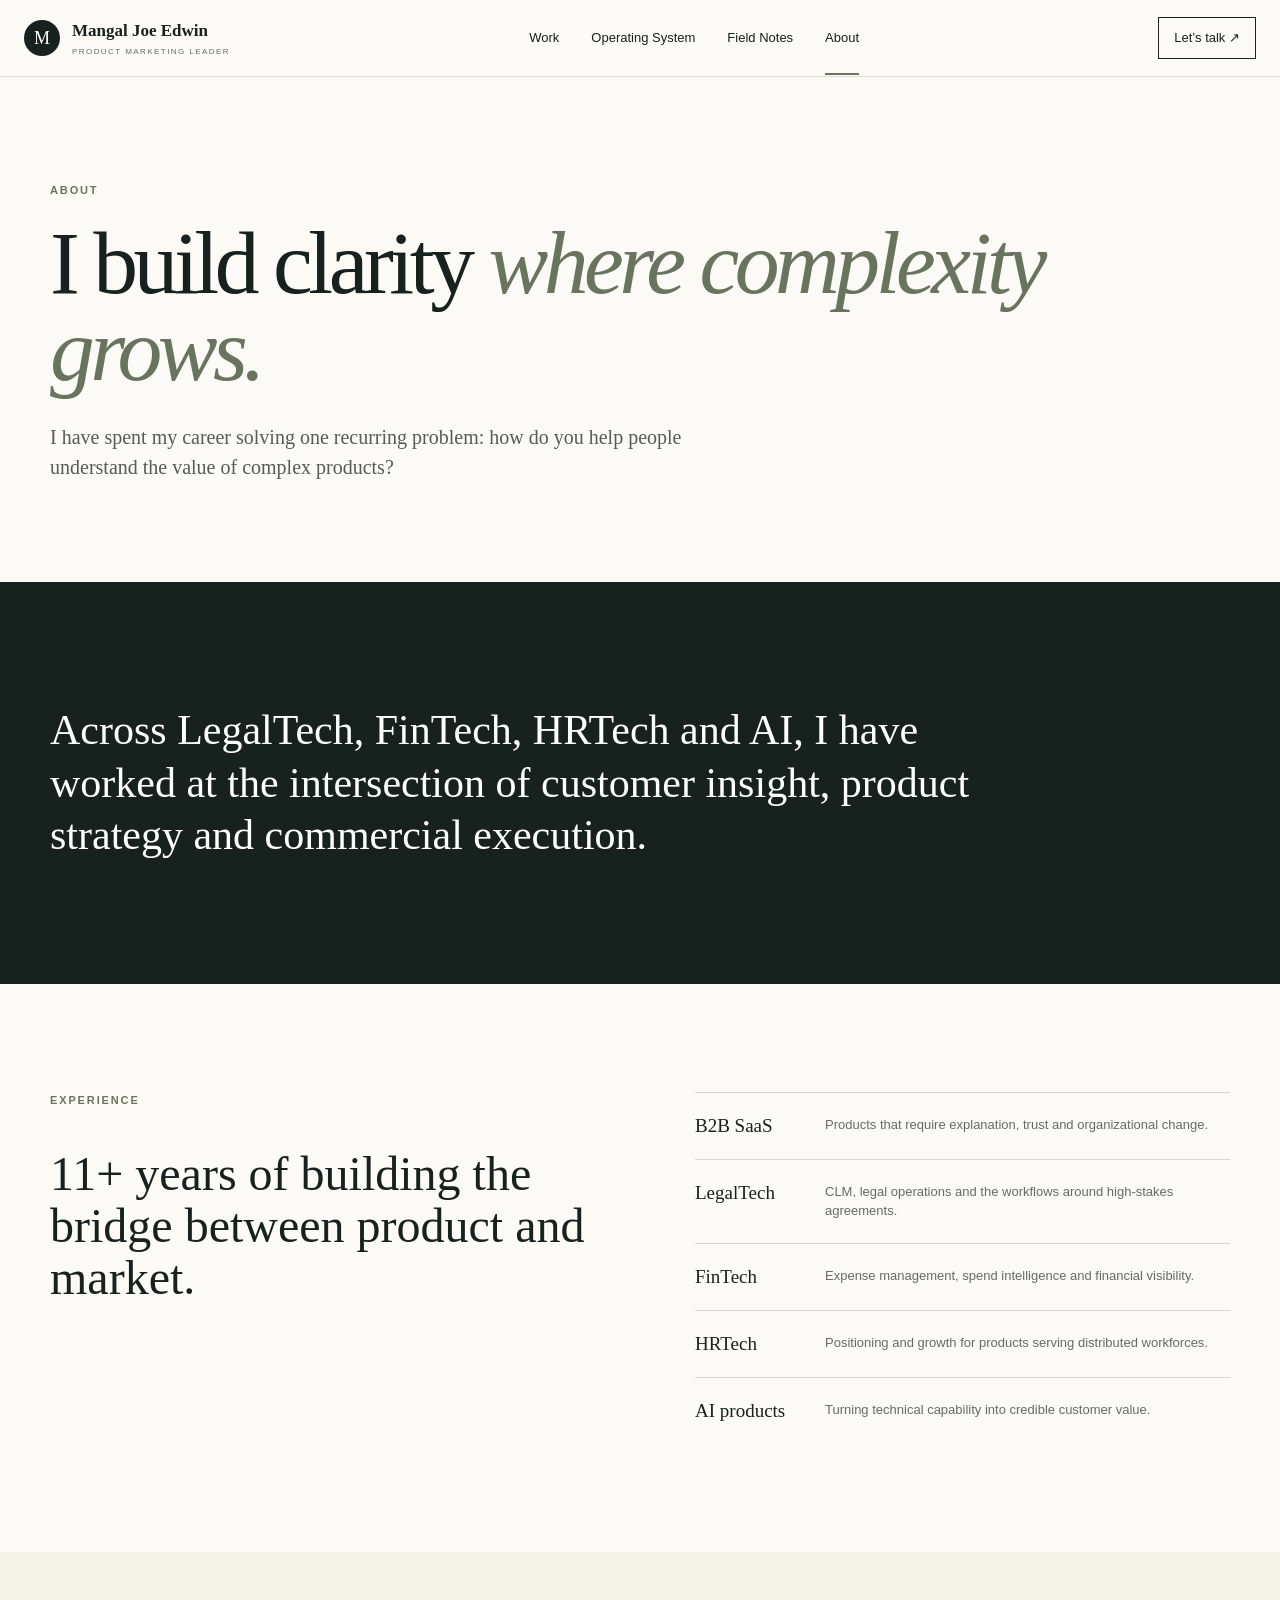
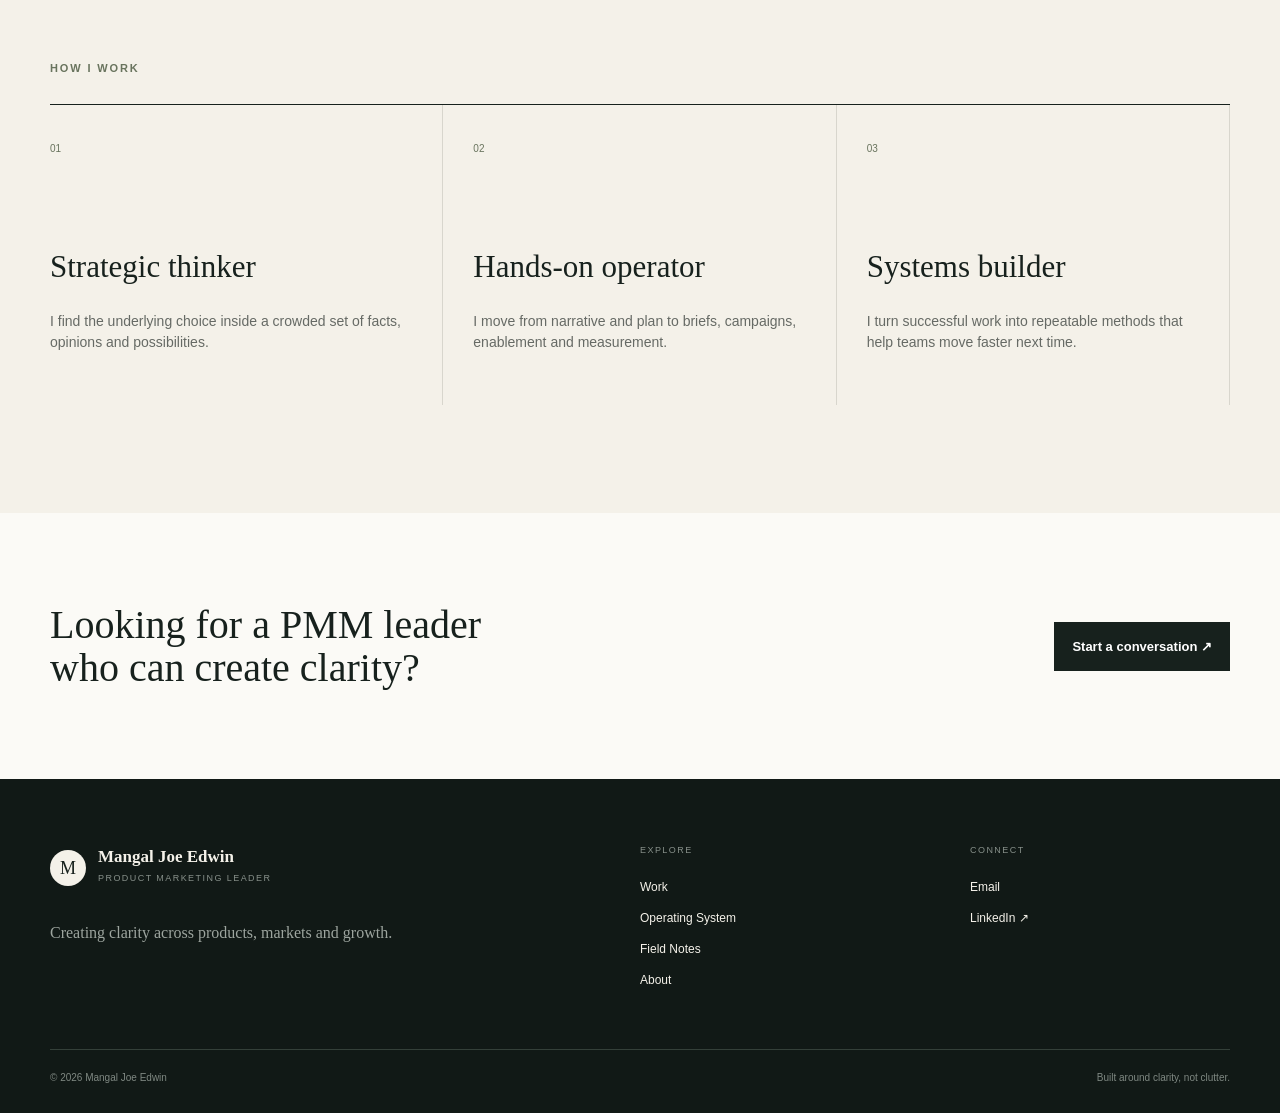
==== about.html @ b330e4c7 "Add files via upload" ====
<!doctype html><html lang="en"><head><meta charset="utf-8"><meta name="viewport" content="width=device-width,initial-scale=1"><title>About | Mangal Joe Edwin</title><link rel="stylesheet" href="assets/css/styles.css"><script defer src="assets/js/components.js"></script></head><body><div data-header></div><main class="inner-page"><section class="page-hero wrap fade-up"><div class="eyebrow">ABOUT</div><h1>I build clarity <em>where complexity grows.</em></h1><p>I have spent my career solving one recurring problem: how do you help people understand the value of complex products?</p></section><section class="about-statement"><div class="wrap"><p>Across LegalTech, FinTech, HRTech and AI, I have worked at the intersection of customer insight, product strategy and commercial execution.</p></div></section><section class="section"><div class="wrap experience-grid"><div><div class="section-kicker">EXPERIENCE</div><h2>11+ years of building the bridge between product and market.</h2></div><div class="experience-list"><div><b>B2B SaaS</b><p>Products that require explanation, trust and organizational change.</p></div><div><b>LegalTech</b><p>CLM, legal operations and the workflows around high-stakes agreements.</p></div><div><b>FinTech</b><p>Expense management, spend intelligence and financial visibility.</p></div><div><b>HRTech</b><p>Positioning and growth for products serving distributed workforces.</p></div><div><b>AI products</b><p>Turning technical capability into credible customer value.</p></div></div></div></section><section class="section about-work"><div class="wrap"><div class="section-kicker">HOW I WORK</div><div class="three-principles"><article><span>01</span><h2>Strategic thinker</h2><p>I find the underlying choice inside a crowded set of facts, opinions and possibilities.</p></article><article><span>02</span><h2>Hands-on operator</h2><p>I move from narrative and plan to briefs, campaigns, enablement and measurement.</p></article><article><span>03</span><h2>Systems builder</h2><p>I turn successful work into repeatable methods that help teams move faster next time.</p></article></div></div></section><div class="wrap closing"><p>Looking for a PMM leader<br>who can create clarity?</p><a class="button button-dark" href="contact.html">Start a conversation ↗</a></div></main><div data-footer></div></body></html>
---- assets/css/styles.css ----
:root{--ink:#17211d;--cream:#f4f1e9;--paper:#fbfaf6;--olive:#69745e;--blue:#6d8ea0;--line:#d8d6cd;--muted:#666a65}*{box-sizing:border-box}html{scroll-behavior:smooth}body{background:var(--paper);color:var(--ink);margin:0;font-family:Arial,Helvetica,sans-serif;line-height:1.5}a{color:inherit;text-decoration:none}.wrap{width:min(1180px,calc(100% - 48px));margin:auto}.site-header{z-index:50;backdrop-filter:blur(16px);background:#fbfaf6f0;border-bottom:1px solid #17211d1f;position:sticky;top:0}.header-inner{justify-content:space-between;align-items:center;width:min(1320px,calc(100% - 48px));height:76px;margin:auto;display:flex}.brand{align-items:center;gap:12px;display:flex}.brand>span{background:var(--ink);color:#fff;border-radius:50%;place-items:center;width:36px;height:36px;font-family:Georgia,serif;font-size:18px;display:grid}.brand div{display:flex;flex-direction:column}.brand b{font-family:Georgia,serif;font-size:17px}.brand small{letter-spacing:.18em;color:var(--muted);margin-top:2px;font-size:8px}.site-header nav{gap:32px;font-size:13px;display:flex}.site-header nav a{border-bottom:2px solid transparent;padding:27px 0 25px}.site-header nav a:hover,.site-header nav a[aria-current=page]{border-color:var(--olive)}.header-cta{border:1px solid var(--ink);padding:10px 15px;font-size:13px}.eyebrow,.section-kicker{letter-spacing:.17em;text-transform:uppercase;font-size:11px;font-weight:700}.eyebrow,.section-kicker{color:var(--olive)}.eyebrow{align-items:center;gap:10px;display:flex}.status-dot{background:#738a5d;border-radius:50%;width:7px;height:7px;box-shadow:0 0 0 4px #e3e6dc}.hero{padding:104px 0 72px}.hero h1{letter-spacing:-.055em;max-width:1050px;margin:38px 0 30px;font:400 clamp(58px,7.2vw,104px)/.95 Georgia,serif}.hero h1 em,.work-section h2 em,.page-hero h1 em,.contact-page h1 em{color:var(--olive);font-weight:400}.hero-copy{color:#4b514d;max-width:700px;font:25px/1.45 Georgia,serif}.hero-actions{align-items:center;gap:34px;margin-top:38px;display:flex}.button{align-items:center;gap:28px;padding:15px 18px;font-size:13px;font-weight:700;display:inline-flex}.button-dark{background:var(--ink);color:#fff}.button-outline{border:1px solid var(--ink)}.text-link{border-bottom:1px solid;align-items:center;gap:16px;padding-bottom:5px;font-size:13px;font-weight:700;display:inline-flex}.button,.header-cta,.work-card,.note-list a,.notes-cards article{transition:transform .25s ease,background .25s ease,color .25s ease}.button:hover,.header-cta:hover{transform:translateY(-2px)}.hero-proof{border-block:1px solid var(--line);grid-template-columns:repeat(4,1fr);margin-top:80px;padding:24px 0;display:grid}.hero-proof div{border-right:1px solid var(--line);flex-direction:column;gap:4px;padding:4px 24px;display:flex}.hero-proof div:first-child{padding-left:0}.hero-proof div:last-child{border:0}.hero-proof strong{font:400 27px Georgia,serif}.hero-proof span{color:var(--muted);font-size:11px}.section{padding:108px 0}.section-kicker{margin-bottom:28px}.belief{border-bottom:1px solid var(--line)}.belief-grid{grid-template-columns:1fr 1fr;gap:90px;display:grid}.belief h2,.section-head h2,.system-copy h2,.notes-grid h2{letter-spacing:-.035em;margin:0;font:400 clamp(42px,5vw,64px)/1.05 Georgia,serif}.belief-grid p,.section-head>p,.system-copy>p,.notes-grid>div>p{color:#535954;margin:5px 0;font:21px/1.55 Georgia,serif}.clarity-flow{border:1px solid var(--line);grid-template-columns:repeat(6,1fr);margin-top:72px;display:grid}.flow-step{border-right:1px solid var(--line);flex-direction:column;justify-content:space-between;min-height:130px;padding:20px;display:flex;position:relative}.flow-step:last-child{background:var(--ink);color:#fff;border:0}.flow-step span{color:#858a84;font-size:10px}.flow-step b{font:400 17px Georgia,serif}.flow-step i{border:1px solid var(--line);background:var(--paper);z-index:1;width:21px;height:21px;color:var(--ink);border-radius:50%;place-items:center;font-size:11px;font-style:normal;display:grid;position:absolute;top:53px;right:-11px}.section-head{justify-content:space-between;align-items:end;margin-bottom:48px;display:flex}.section-head>p{max-width:430px;font-size:17px}.capability-grid{border:1px solid var(--line);grid-template-columns:repeat(3,1fr);display:grid}.capability-card{border-right:1px solid var(--line);min-height:420px;padding:34px}.capability-card:last-child{border:0}.card-number{border:1px solid var(--line);width:36px;height:36px;color:var(--olive);border-radius:50%;place-items:center;font-size:10px;display:inline-grid}.capability-card h3{margin:75px 0 16px;font:400 27px/1.15 Georgia,serif}.capability-card p{color:var(--muted);min-height:50px;font-size:15px}.capability-card ul{border-top:1px solid var(--line);color:#555;grid-template-columns:1fr 1fr;gap:10px;margin:30px 0 0;padding:22px 0 0;font-size:11px;list-style:none;display:grid}.capability-card li:before{content:'↳ ';color:var(--olive)}.work-section{background:var(--ink);color:#f6f3ea}.work-grid{border-top:1px solid #465049;grid-template-columns:1fr 1fr;display:grid}.work-card{border-bottom:1px solid #465049;flex-direction:column;min-height:450px;padding:34px 34px 34px 0;display:flex}.work-card:hover{background:#1d2924}.work-card:nth-child(odd){border-right:1px solid #465049}.work-card:nth-child(even){padding-left:34px}.work-card-top{color:#a5b09e;letter-spacing:.13em;justify-content:space-between;font-size:10px;display:flex}.work-card-top b{color:#6c766f;font:400 20px Georgia,serif}.work-card h3{max-width:430px;margin:50px 0 18px;font:400 34px/1.1 Georgia,serif}.work-card>p{color:#b6bdb7;max-width:450px;font-size:14px}.outcome{flex-direction:column;gap:7px;margin-top:auto;display:flex}.outcome small{letter-spacing:.15em;color:#88928b;font-size:9px}.outcome strong{font:400 19px Georgia,serif}.card-cta{border-top:1px solid #465049;justify-content:space-between;margin-top:24px;padding-top:18px;font-size:12px;display:flex}.system-preview{grid-template-columns:.85fr 1.15fr;align-items:center;gap:100px;display:grid}.system-copy>p{margin:28px 0 35px;font-size:18px}.system-map{border:1px solid var(--line);grid-template-columns:repeat(3,1fr);display:grid}.system-node{border-right:1px solid var(--line);border-bottom:1px solid var(--line);flex-direction:column;justify-content:space-between;height:120px;padding:17px;font-family:Georgia,serif;display:flex}.system-node:nth-child(3n){border-right:0}.system-node:nth-child(n+7){border-bottom:0}.system-node span{color:var(--olive);font:10px Arial}.system-node:nth-child(5),.system-node:nth-child(9){background:#e9ede5}.notes-section{background:var(--cream)}.notes-grid{grid-template-columns:.8fr 1.2fr;gap:100px;display:grid}.notes-grid>div>p{margin:25px 0 35px;font-size:17px}.note-list{border-top:1px solid var(--line)}.note-list a{border-bottom:1px solid var(--line);grid-template-columns:45px 1fr 30px;align-items:center;padding:21px 0;display:grid}.note-list a:hover{padding-left:8px}.note-list span{color:var(--olive);font-size:10px}.note-list b{font:400 18px Georgia,serif}.note-list i{text-align:right;font-style:normal}.closing{justify-content:space-between;align-items:center;padding:90px 0;display:flex}.closing p{margin:0;font:40px/1.08 Georgia,serif}footer{color:#f4f1e9;background:#111916;padding:65px 0 28px}.footer-grid{grid-template-columns:2fr 1fr 1fr;gap:70px;display:grid}.footer-brand>span{color:var(--ink);background:#f4f1e9}.footer-grid>div{flex-direction:column;align-items:flex-start;gap:13px;display:flex}.footer-grid p{color:#9da59f;font-family:Georgia,serif}.footer-grid small{letter-spacing:.16em;color:#87908a;margin-bottom:7px;font-size:9px}.footer-grid a{font-size:12px}.copyright{color:#7f8882;border-top:1px solid #344039;justify-content:space-between;margin-top:60px;padding-top:20px;font-size:10px;display:flex}.inner-page{min-height:70vh}.page-hero{padding:105px 0 80px}.page-hero h1,.contact-page h1{letter-spacing:-.05em;margin:20px 0 28px;font:400 clamp(56px,7vw,94px)/.98 Georgia,serif}.page-hero>p{color:#555b57;max-width:710px;font:20px/1.5 Georgia,serif}.filter-bar,.note-filters{flex-wrap:wrap;gap:8px;display:flex}.filter-bar{padding-bottom:42px}.filter-bar button,.note-filters button{border:1px solid var(--line);color:var(--ink);cursor:pointer;background:transparent;padding:10px 14px;font-size:11px}.filter-bar button.active,.note-filters button.active{background:var(--ink);color:#fff;border-color:var(--ink)}.case-list{padding-bottom:110px}.case-study{border-top:1px solid var(--ink)}.case-study:last-child{border-bottom:1px solid var(--ink)}.case-study[hidden]{display:none}.case-study summary{cursor:pointer;grid-template-columns:1fr 250px 40px;align-items:center;gap:40px;padding:38px 0;list-style:none;display:grid}.case-study summary::-webkit-details-marker{display:none}.case-study summary span{letter-spacing:.13em;color:var(--olive);text-transform:uppercase;font-size:10px}.case-study summary h2{margin:11px 0;font:400 35px/1.08 Georgia,serif}.case-metric{flex-direction:column;display:flex}.case-metric strong{font:400 34px Georgia,serif}.case-metric small{color:var(--muted);font-size:10px}.expand{font-size:28px;font-weight:300}.case-study[open] .expand{transform:rotate(45deg)}.case-body{background:var(--cream);margin-bottom:35px;padding:55px}.case-story{grid-template-columns:1fr 1fr;gap:50px 80px;display:grid}.case-body small{letter-spacing:.14em;color:var(--olive);font-size:9px}.case-body h3{margin:11px 0;font:400 22px Georgia,serif}.case-body p{color:#555b57;font-size:14px}.execution{border-block:1px solid var(--line);margin-top:50px;padding:50px 0}.execution>div{grid-template-columns:1fr 1fr;gap:10px;margin-top:23px;display:grid}.execution span{background:var(--paper);padding:18px;font:16px Georgia,serif}.execution i{color:var(--olive);margin-right:20px;font:9px Arial}.impact-learning{grid-template-columns:1fr 1fr;gap:80px;padding-top:50px;display:grid}.impact-learning blockquote{color:var(--ink);margin:15px 0;font:24px/1.4 Georgia,serif}.about-statement,.os-principle{background:var(--ink);color:#fff}.about-statement{padding:80px 0}.about-statement p{max-width:1000px;font:42px/1.25 Georgia,serif}.experience-grid{grid-template-columns:1fr 1fr;gap:110px;display:grid}.experience-grid h2{font:400 48px/1.08 Georgia,serif}.experience-list>div{border-top:1px solid var(--line);grid-template-columns:130px 1fr;padding:22px 0;display:grid}.experience-list b{font:19px Georgia,serif}.experience-list p{color:var(--muted);margin:0;font-size:13px}.about-work{background:var(--cream)}.three-principles{border-top:1px solid var(--ink);grid-template-columns:repeat(3,1fr);display:grid}.three-principles article{border-right:1px solid var(--line);min-height:300px;padding:30px}.three-principles article:first-child{padding-left:0}.three-principles span{color:var(--olive);font-size:10px}.three-principles h2{margin-top:90px;font:31px Georgia,serif}.three-principles p{color:var(--muted);font-size:14px}.os-principle{padding:65px 0}.os-principle small{letter-spacing:.15em;color:#9fa99f}.os-principle p{max-width:950px;font:36px/1.35 Georgia,serif}.os-stages{padding:85px 0}.os-stages article{border-top:1px solid var(--line);grid-template-columns:80px 1fr 40px;align-items:center;padding:28px 20px;display:grid}.os-stages article:last-child{border-bottom:1px solid var(--line)}.os-stages article.accent{background:#edf0e9}.os-stages article>span{color:var(--olive);font-size:10px}.os-stages h2{margin:0 0 5px;font:28px Georgia,serif}.os-stages p{color:var(--muted);max-width:700px;margin:0;font-size:13px}.os-stages i{font-size:20px;font-style:normal}.os-questions>div:last-child{grid-template-columns:1fr 1fr;display:grid}.os-questions p{border-top:1px solid var(--line);margin:0;padding:22px;font:19px Georgia,serif}.os-questions p span{color:var(--olive);margin-right:20px;font:9px Arial}.notes-tools{border-top:1px solid var(--line);justify-content:space-between;gap:20px;padding:30px 0;display:flex}.search{border-bottom:1px solid var(--ink);align-items:center;width:280px;display:flex}.search input{background:transparent;border:0;outline:0;width:100%;padding:12px;font-size:12px}.notes-cards{border-top:1px solid var(--line);grid-template-columns:repeat(3,1fr);padding-bottom:100px;display:grid}.notes-cards article{border-right:1px solid var(--line);border-bottom:1px solid var(--line);flex-direction:column;min-height:340px;padding:30px;display:flex}.notes-cards article:nth-child(3n+1){padding-left:0}.notes-cards article:nth-child(3n){border-right:0}.notes-cards article>div{text-transform:uppercase;justify-content:space-between;display:flex}.notes-cards article>div span,.notes-cards article>div small{letter-spacing:.12em;color:var(--olive);font-size:9px}.notes-cards h2{margin:60px 0 15px;font:25px/1.15 Georgia,serif}.notes-cards p{color:var(--muted);font-size:13px}.notes-cards button{border:0;border-top:1px solid var(--line);text-align:left;cursor:pointer;background:transparent;justify-content:space-between;margin-top:auto;padding:15px 0 0;font-weight:700;display:flex}.notes-cards article[hidden]{display:none}.knowledge-next{background:var(--cream);padding:80px 0}.knowledge-next>.wrap{grid-template-columns:1fr 1fr;gap:90px;display:grid}.knowledge-next h2{font:40px Georgia,serif}.knowledge-next p{color:var(--muted);font:18px/1.6 Georgia,serif}.contact-page{background:var(--cream);align-items:center;min-height:calc(100vh - 76px);display:flex}.contact-grid{grid-template-columns:1.2fr .8fr;gap:100px;padding:90px 0;display:grid}.contact-page h1{font-size:65px}.contact-page>section>div>p{color:var(--muted);font:19px/1.5 Georgia,serif}.contact-card{background:var(--ink);color:#fff;padding:38px}.contact-card>small,.contact-links small{letter-spacing:.15em;color:#9da89f;font-size:9px}.email{margin:45px 0 55px;font:30px/1.2 Georgia,serif;display:block;position:relative}.email span{position:absolute;right:0}.contact-links{border-block:1px solid #455048;grid-template-columns:1fr 1fr;display:grid}.contact-links a{flex-direction:column;gap:8px;padding:22px 10px 22px 0;display:flex}.contact-links a+a{border-left:1px solid #455048;padding-left:20px}.contact-links b{font-size:11px}.availability{color:#aab2ac;align-items:center;gap:13px;margin-top:27px;font-size:11px;display:flex}.availability i{background:#92a77c;border-radius:50%;width:7px;height:7px}.fade-up{animation:fadeUp .75s ease both}@keyframes fadeUp{from{opacity:0;transform:translateY(18px)}to{opacity:1;transform:none}}
@media(max-width:800px){.wrap{width:min(calc(100% - 32px),1180px)}.header-inner{width:calc(100% - 32px);height:68px}.site-header nav{display:none}.header-cta{padding:8px 10px}.hero{padding:70px 0 46px}.hero h1{font-size:53px}.hero-copy{font-size:20px}.hero-proof{grid-template-columns:1fr 1fr;margin-top:55px}.hero-proof div{border-bottom:1px solid var(--line);padding:16px}.hero-proof div:nth-child(2){border-right:0}.section{padding:70px 0}.belief-grid,.system-preview,.notes-grid{grid-template-columns:1fr;gap:45px}.clarity-flow{grid-template-columns:1fr 1fr}.flow-step{min-height:100px}.flow-step:nth-child(2n){border-right:0}.flow-step i{display:none}.section-head{display:block}.section-head>p{margin-top:22px}.capability-grid{grid-template-columns:1fr}.capability-card{border-right:0;border-bottom:1px solid var(--line);min-height:auto}.capability-card h3{margin-top:40px}.work-grid{grid-template-columns:1fr}.work-card,.work-card:nth-child(even){min-height:390px;padding:30px 0}.work-card:nth-child(odd){border-right:0}.system-map{order:-1}.closing{flex-direction:column;align-items:flex-start;gap:35px}.footer-grid{grid-template-columns:1fr 1fr}.footer-grid>div:first-child{grid-column:1/-1}.copyright{gap:20px}.brand b{font-size:15px}.page-hero{padding:70px 0 55px}.page-hero h1,.contact-page h1{font-size:50px}.case-study summary{grid-template-columns:1fr 90px 20px;gap:12px}.case-study summary h2,.case-metric strong{font-size:25px}.case-body{margin-inline:-16px;padding:28px}.case-story,.execution>div,.impact-learning,.experience-grid,.knowledge-next>.wrap,.contact-grid{grid-template-columns:1fr;gap:35px}.experience-grid h2{font-size:38px}.three-principles{grid-template-columns:1fr}.three-principles article{border-right:0;border-bottom:1px solid var(--line);min-height:auto;padding:28px 0}.three-principles h2{margin-top:40px}.os-stages article{grid-template-columns:40px 1fr 20px}.os-questions>div:last-child{grid-template-columns:1fr}.notes-tools{flex-direction:column}.note-filters{overflow:auto}.notes-cards{grid-template-columns:1fr}.notes-cards article,.notes-cards article:nth-child(3n+1){border-right:0;min-height:300px;padding:28px 0}.contact-page{display:block}.contact-grid{padding:70px 0}.contact-card{padding:28px}.email{font-size:25px}.about-statement p{font-size:30px}}
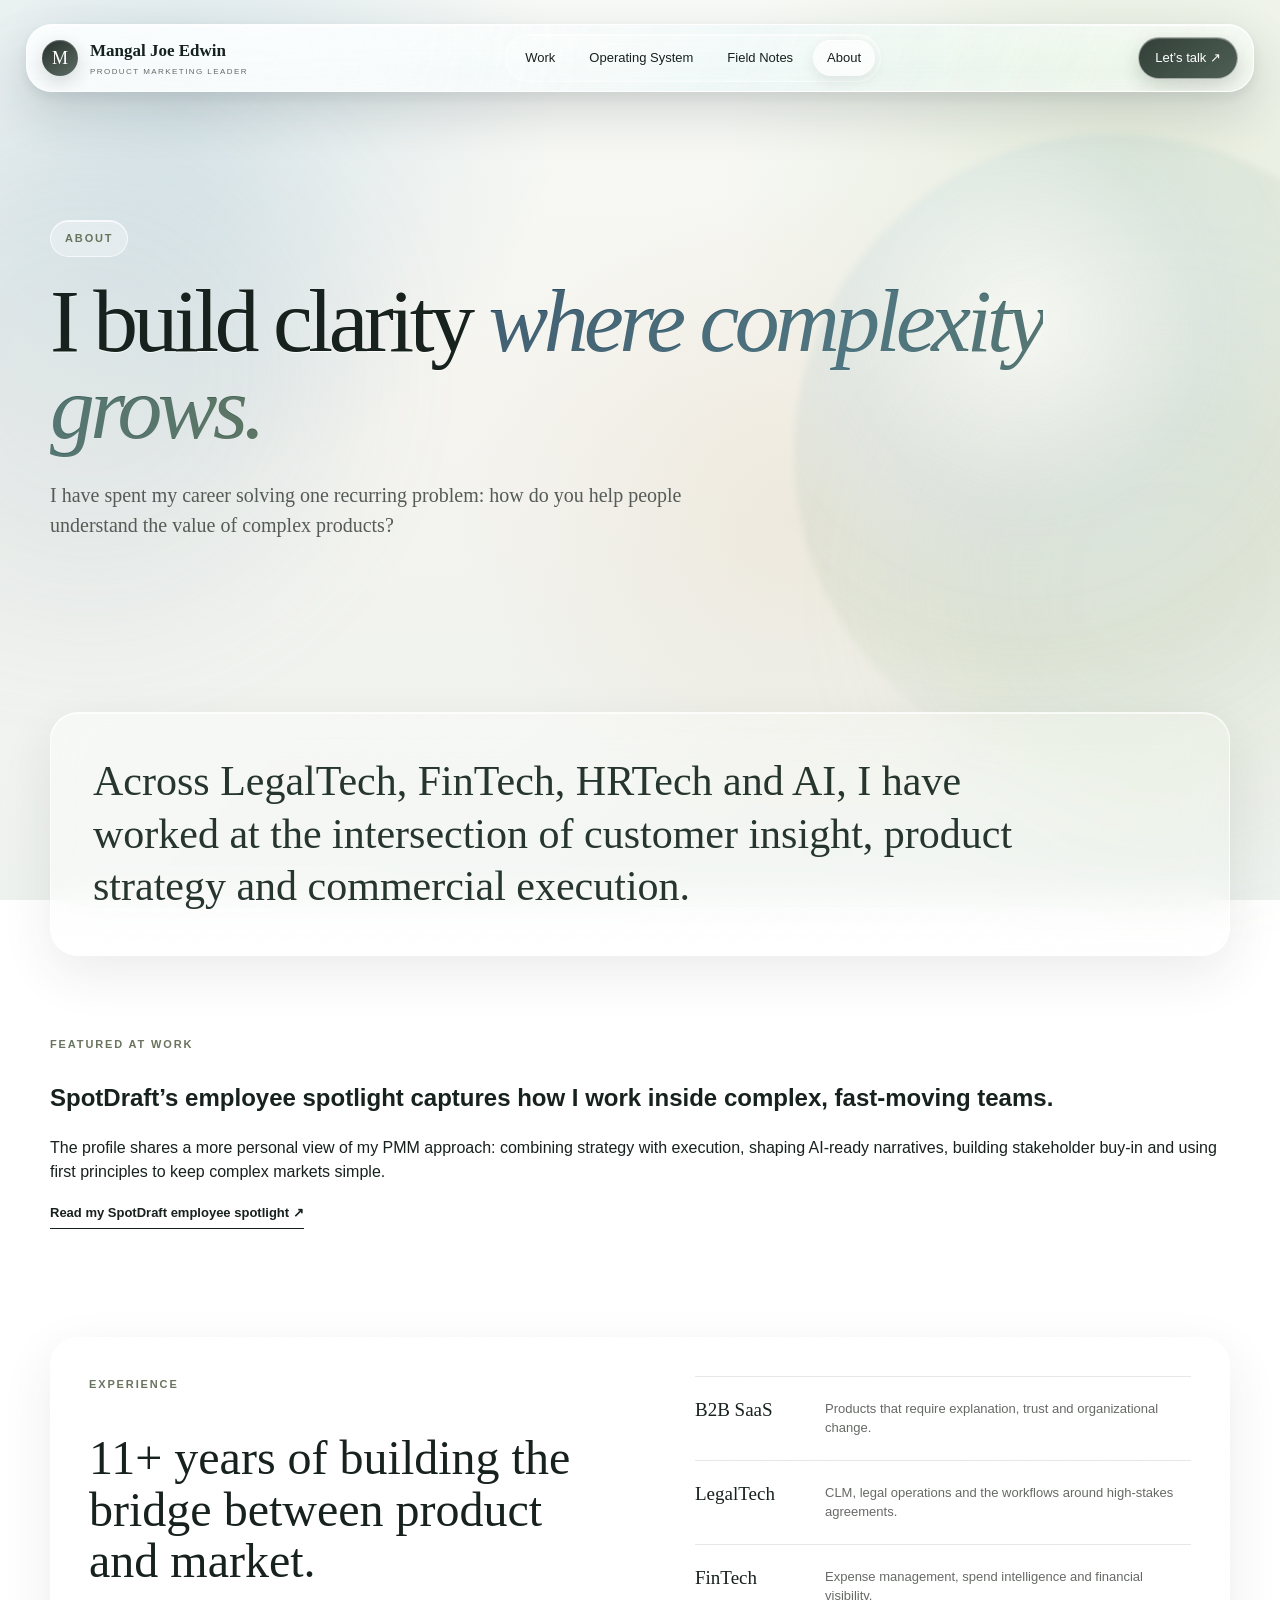
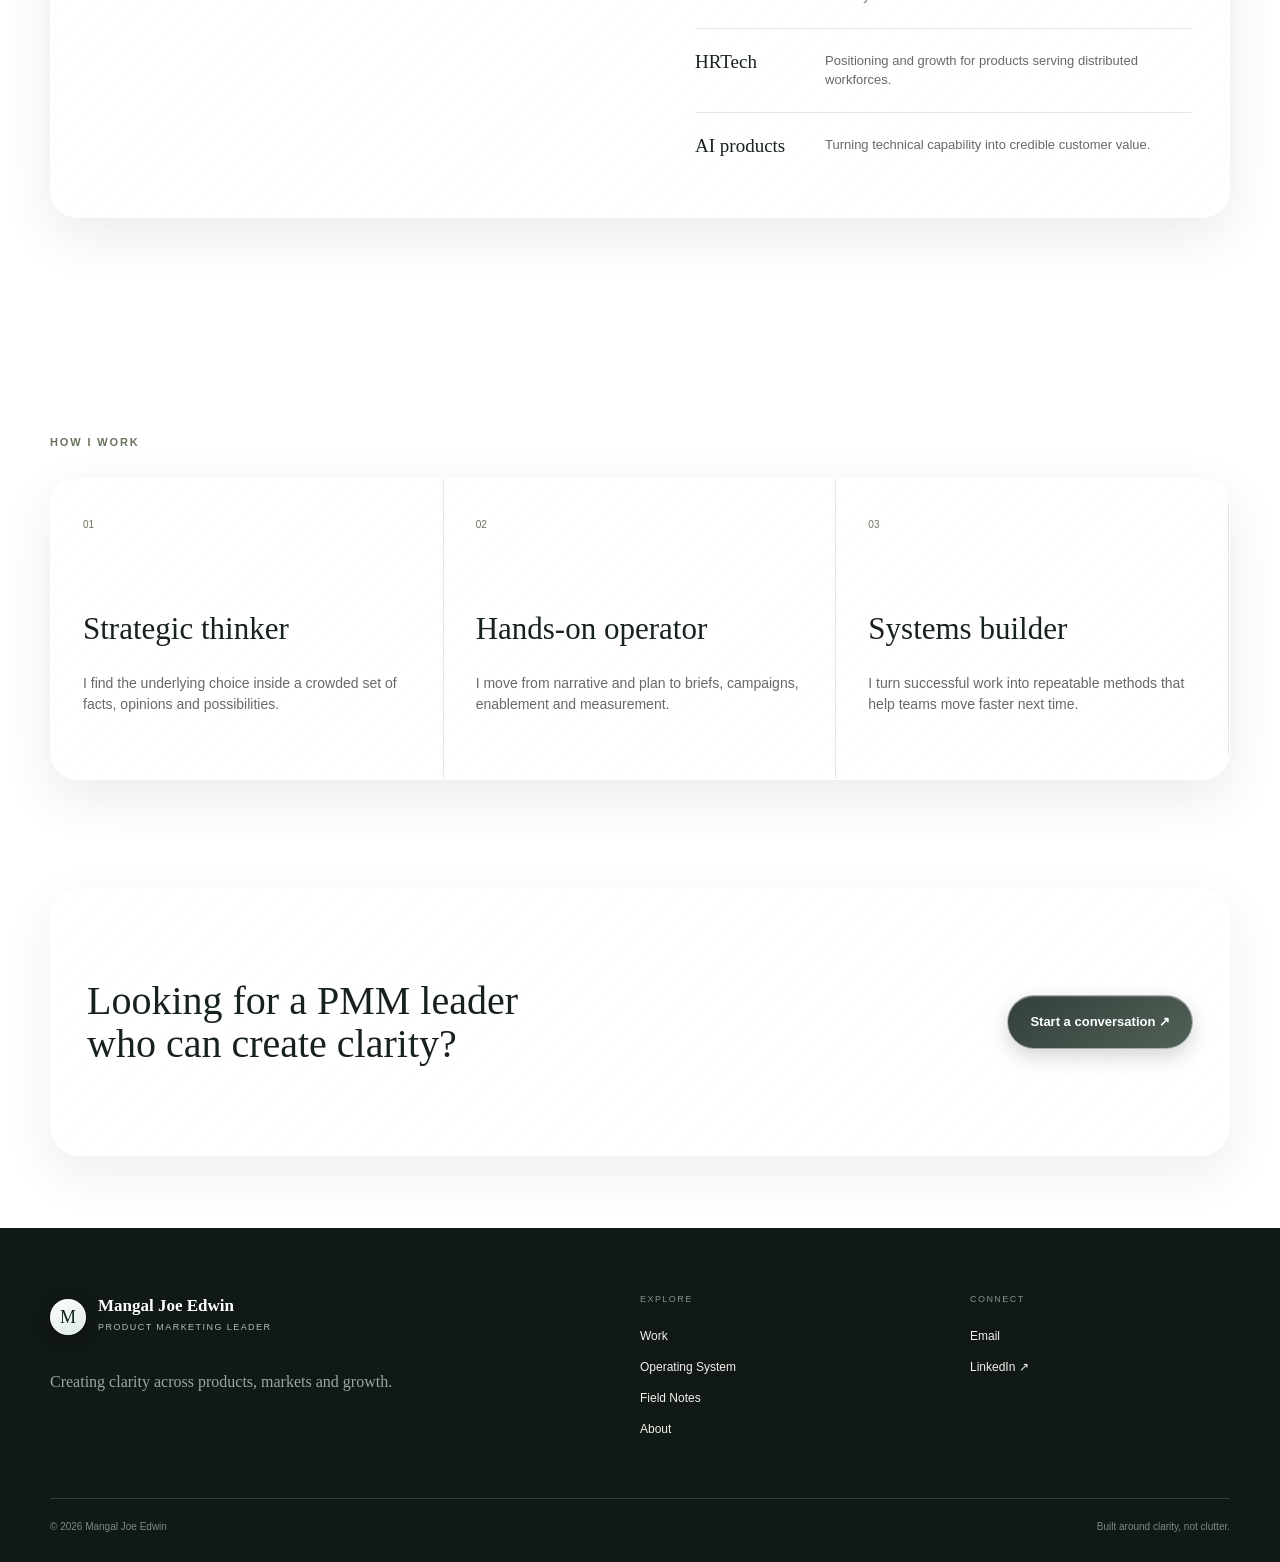
==== commit c163c06b: "Add SpotDraft employee spotlight to About page" ====
--- a/about.html
+++ b/about.html
@@ -1 +1 @@
-<!doctype html><html lang="en"><head><meta charset="utf-8"><meta name="viewport" content="width=device-width,initial-scale=1"><title>About | Mangal Joe Edwin</title><link rel="stylesheet" href="assets/css/styles.css"><script defer src="assets/js/components.js"></script></head><body><div data-header></div><main class="inner-page"><section class="page-hero wrap fade-up"><div class="eyebrow">ABOUT</div><h1>I build clarity <em>where complexity grows.</em></h1><p>I have spent my career solving one recurring problem: how do you help people understand the value of complex products?</p></section><section class="about-statement"><div class="wrap"><p>Across LegalTech, FinTech, HRTech and AI, I have worked at the intersection of customer insight, product strategy and commercial execution.</p></div></section><section class="section"><div class="wrap experience-grid"><div><div class="section-kicker">EXPERIENCE</div><h2>11+ years of building the bridge between product and market.</h2></div><div class="experience-list"><div><b>B2B SaaS</b><p>Products that require explanation, trust and organizational change.</p></div><div><b>LegalTech</b><p>CLM, legal operations and the workflows around high-stakes agreements.</p></div><div><b>FinTech</b><p>Expense management, spend intelligence and financial visibility.</p></div><div><b>HRTech</b><p>Positioning and growth for products serving distributed workforces.</p></div><div><b>AI products</b><p>Turning technical capability into credible customer value.</p></div></div></div></section><section class="section about-work"><div class="wrap"><div class="section-kicker">HOW I WORK</div><div class="three-principles"><article><span>01</span><h2>Strategic thinker</h2><p>I find the underlying choice inside a crowded set of facts, opinions and possibilities.</p></article><article><span>02</span><h2>Hands-on operator</h2><p>I move from narrative and plan to briefs, campaigns, enablement and measurement.</p></article><article><span>03</span><h2>Systems builder</h2><p>I turn successful work into repeatable methods that help teams move faster next time.</p></article></div></div></section><div class="wrap closing"><p>Looking for a PMM leader<br>who can create clarity?</p><a class="button button-dark" href="contact.html">Start a conversation ↗</a></div></main><div data-footer></div></body></html>
+<!doctype html><html lang="en"><head><meta charset="utf-8"><meta name="viewport" content="width=device-width,initial-scale=1"><title>About | Mangal Joe Edwin</title><link rel="icon" href="favicon.ico" sizes="any"><link rel="icon" type="image/png" sizes="32x32" href="favicon-32x32.png"><link rel="icon" type="image/png" sizes="16x16" href="favicon-16x16.png"><link rel="stylesheet" href="assets/css/styles.css"><script defer src="assets/js/components.js?v=20260903-6"></script></head><body><div data-header></div><main class="inner-page"><section class="page-hero wrap fade-up"><div class="eyebrow">ABOUT</div><h1>I build clarity <em>where complexity grows.</em></h1><p>I have spent my career solving one recurring problem: how do you help people understand the value of complex products?</p></section><section class="about-statement"><div class="wrap"><p>Across LegalTech, FinTech, HRTech and AI, I have worked at the intersection of customer insight, product strategy and commercial execution.</p></div></section><section class="spotlight-feature"><div class="wrap spotlight-card"><div><div class="section-kicker">FEATURED AT WORK</div><h2>SpotDraft’s employee spotlight captures how I work inside complex, fast-moving teams.</h2></div><p>The profile shares a more personal view of my PMM approach: combining strategy with execution, shaping AI-ready narratives, building stakeholder buy-in and using first principles to keep complex markets simple.</p><a class="text-link" href="https://www.spotdraft.com/blog/employee-spotlight-mangal-joe-edwin" target="_blank" rel="noopener">Read my SpotDraft employee spotlight ↗</a></div></section><section class="section"><div class="wrap experience-grid"><div><div class="section-kicker">EXPERIENCE</div><h2>11+ years of building the bridge between product and market.</h2></div><div class="experience-list"><div><b>B2B SaaS</b><p>Products that require explanation, trust and organizational change.</p></div><div><b>LegalTech</b><p>CLM, legal operations and the workflows around high-stakes agreements.</p></div><div><b>FinTech</b><p>Expense management, spend intelligence and financial visibility.</p></div><div><b>HRTech</b><p>Positioning and growth for products serving distributed workforces.</p></div><div><b>AI products</b><p>Turning technical capability into credible customer value.</p></div></div></div></section><section class="section about-work"><div class="wrap"><div class="section-kicker">HOW I WORK</div><div class="three-principles"><article><span>01</span><h2>Strategic thinker</h2><p>I find the underlying choice inside a crowded set of facts, opinions and possibilities.</p></article><article><span>02</span><h2>Hands-on operator</h2><p>I move from narrative and plan to briefs, campaigns, enablement and measurement.</p></article><article><span>03</span><h2>Systems builder</h2><p>I turn successful work into repeatable methods that help teams move faster next time.</p></article></div></div></section><div class="wrap closing"><p>Looking for a PMM leader<br>who can create clarity?</p><a class="button button-dark" href="contact.html">Start a conversation ↗</a></div></main><div data-footer></div></body></html>
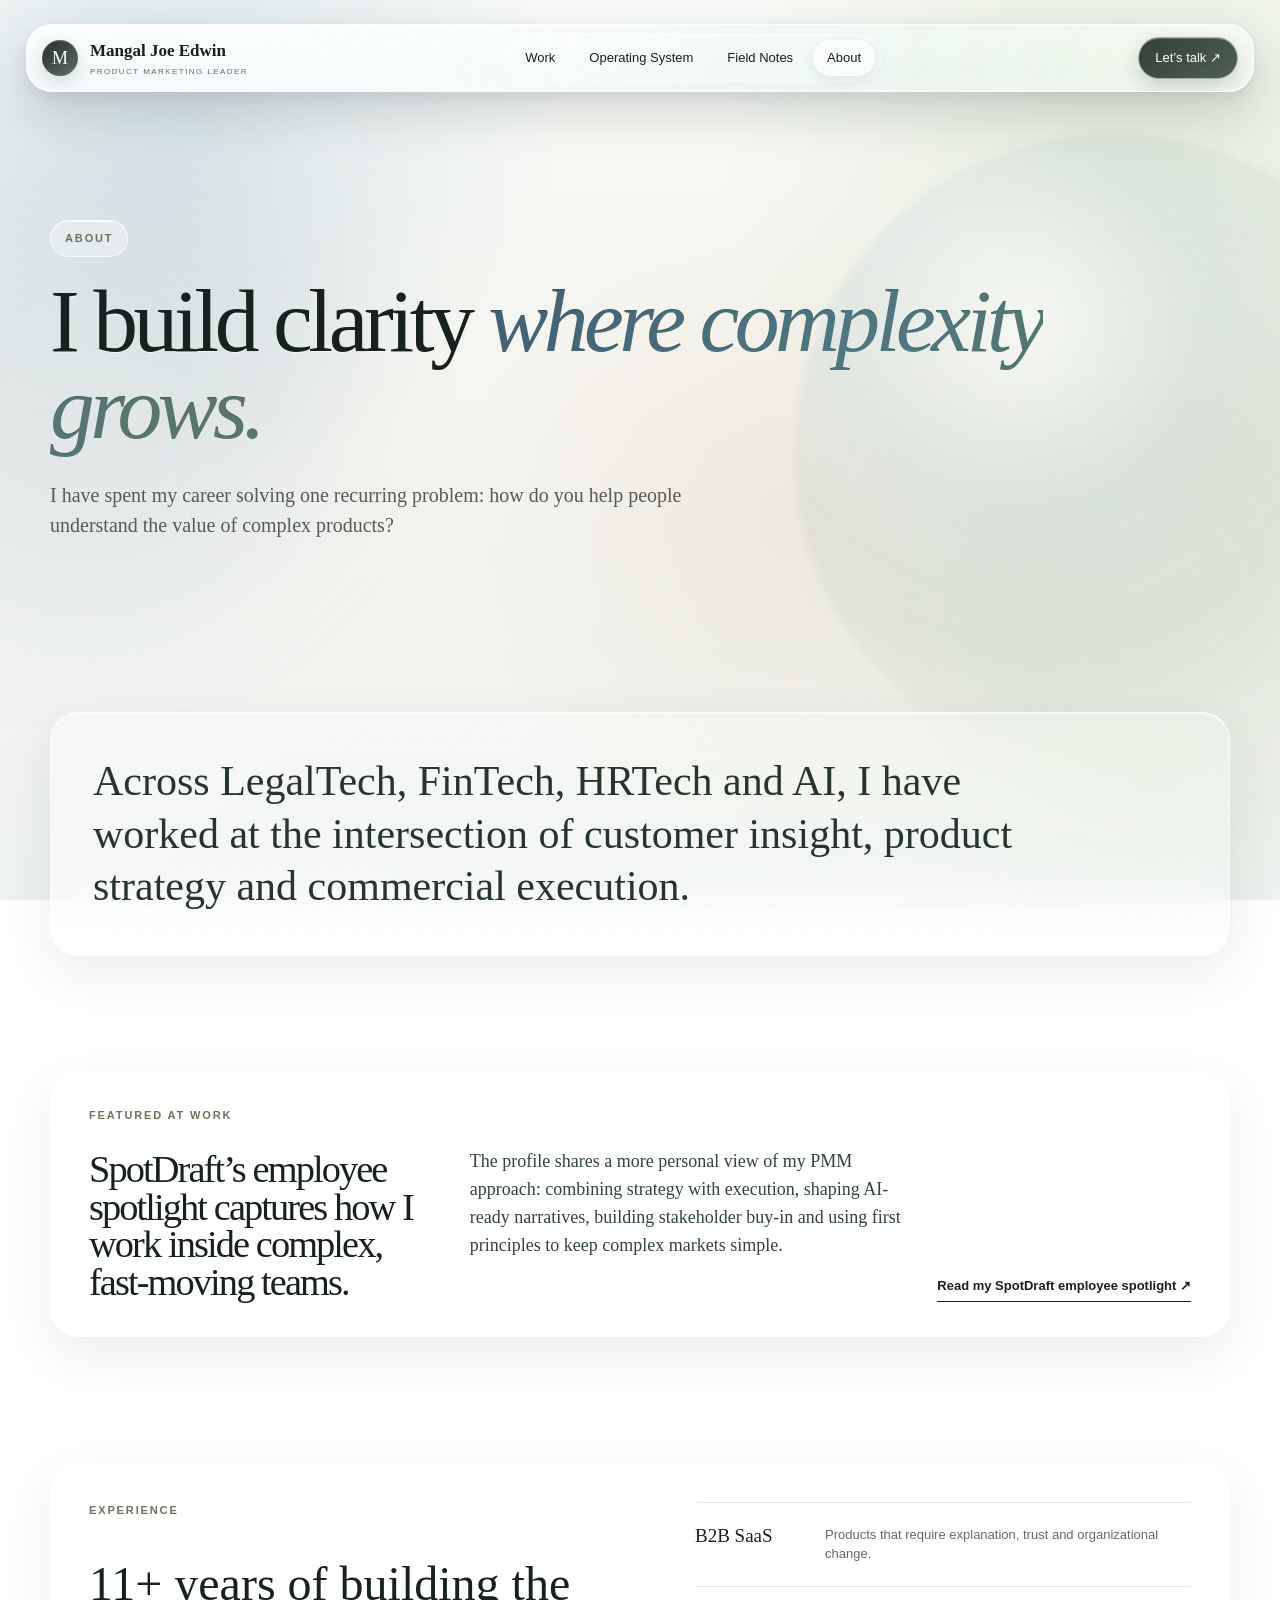
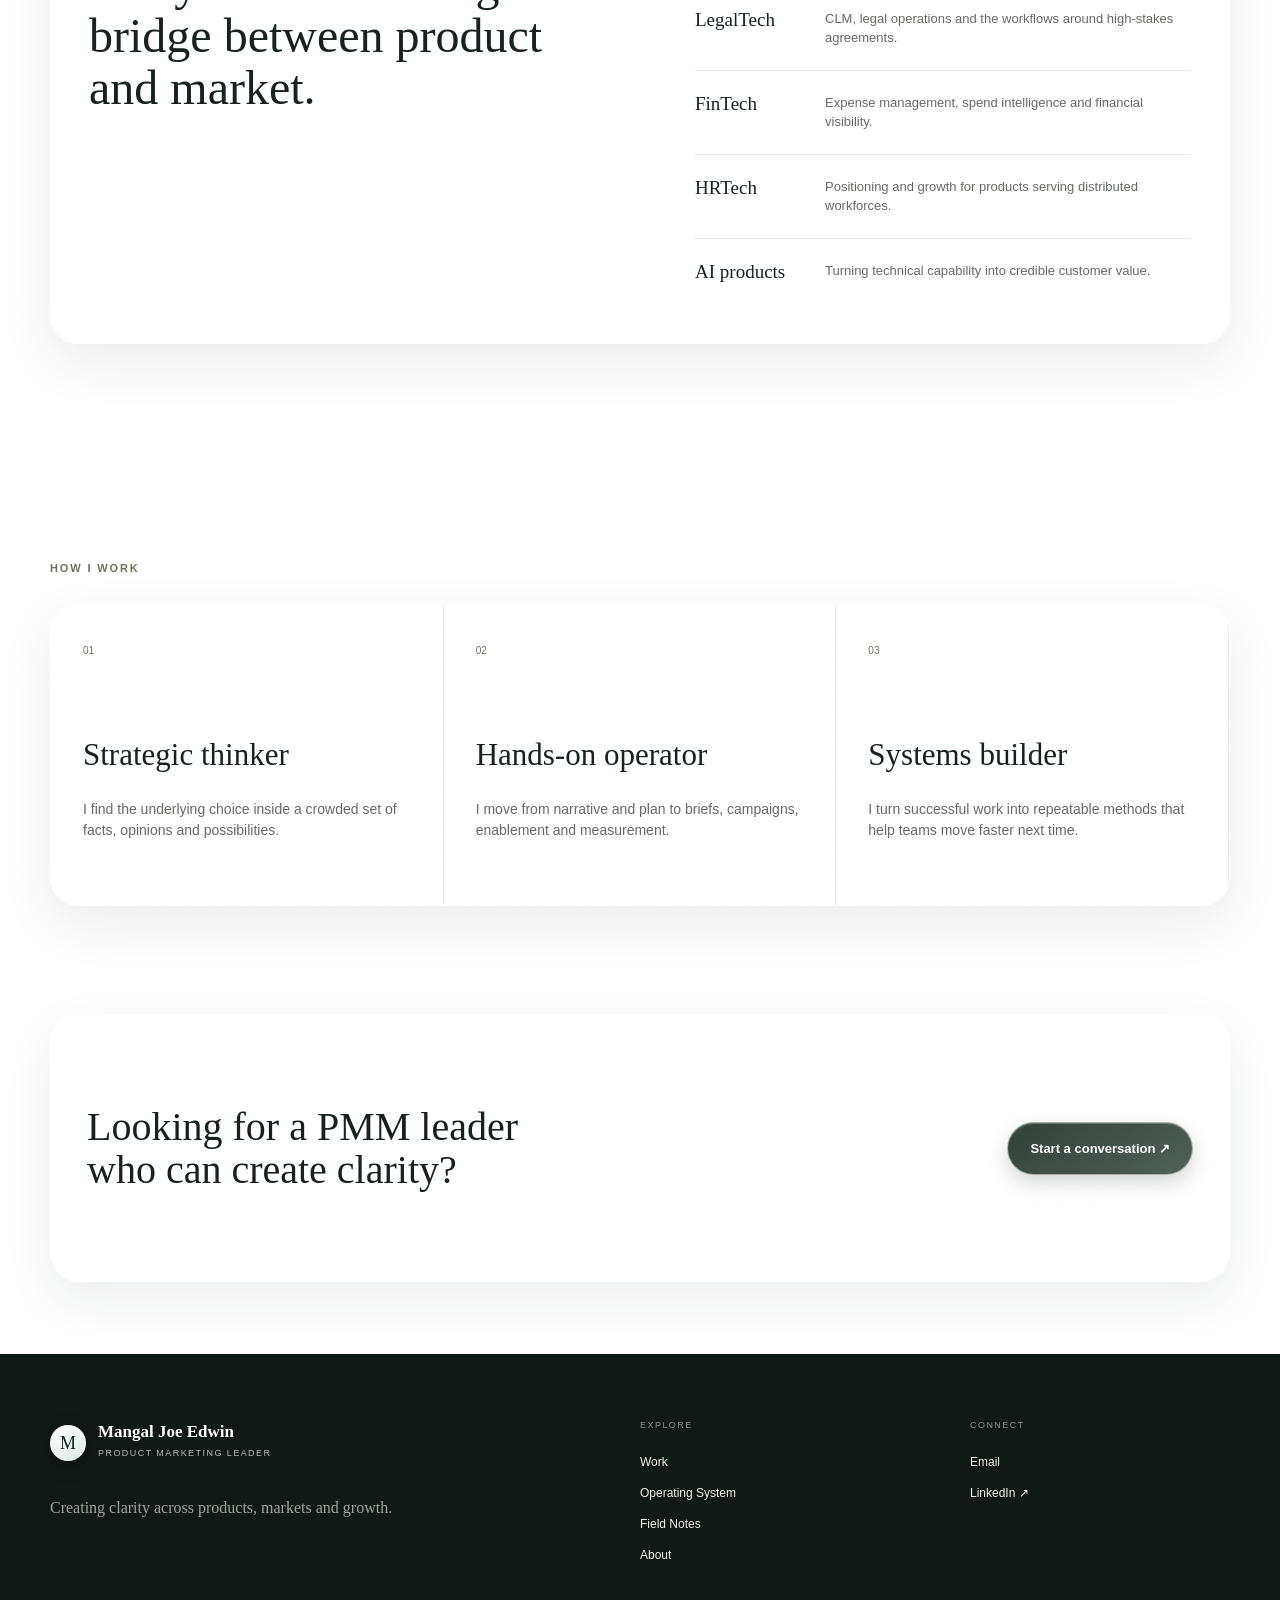
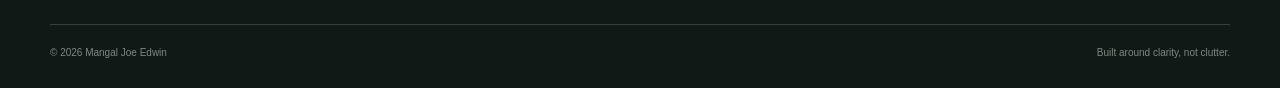
==== commit 6982a55b: "Load About spotlight refinements" ====
--- a/about.html
+++ b/about.html
@@ -1 +1 @@
-<!doctype html><html lang="en"><head><meta charset="utf-8"><meta name="viewport" content="width=device-width,initial-scale=1"><title>About | Mangal Joe Edwin</title><link rel="icon" href="favicon.ico" sizes="any"><link rel="icon" type="image/png" sizes="32x32" href="favicon-32x32.png"><link rel="icon" type="image/png" sizes="16x16" href="favicon-16x16.png"><link rel="stylesheet" href="assets/css/styles.css"><script defer src="assets/js/components.js?v=20260903-6"></script></head><body><div data-header></div><main class="inner-page"><section class="page-hero wrap fade-up"><div class="eyebrow">ABOUT</div><h1>I build clarity <em>where complexity grows.</em></h1><p>I have spent my career solving one recurring problem: how do you help people understand the value of complex products?</p></section><section class="about-statement"><div class="wrap"><p>Across LegalTech, FinTech, HRTech and AI, I have worked at the intersection of customer insight, product strategy and commercial execution.</p></div></section><section class="spotlight-feature"><div class="wrap spotlight-card"><div><div class="section-kicker">FEATURED AT WORK</div><h2>SpotDraft’s employee spotlight captures how I work inside complex, fast-moving teams.</h2></div><p>The profile shares a more personal view of my PMM approach: combining strategy with execution, shaping AI-ready narratives, building stakeholder buy-in and using first principles to keep complex markets simple.</p><a class="text-link" href="https://www.spotdraft.com/blog/employee-spotlight-mangal-joe-edwin" target="_blank" rel="noopener">Read my SpotDraft employee spotlight ↗</a></div></section><section class="section"><div class="wrap experience-grid"><div><div class="section-kicker">EXPERIENCE</div><h2>11+ years of building the bridge between product and market.</h2></div><div class="experience-list"><div><b>B2B SaaS</b><p>Products that require explanation, trust and organizational change.</p></div><div><b>LegalTech</b><p>CLM, legal operations and the workflows around high-stakes agreements.</p></div><div><b>FinTech</b><p>Expense management, spend intelligence and financial visibility.</p></div><div><b>HRTech</b><p>Positioning and growth for products serving distributed workforces.</p></div><div><b>AI products</b><p>Turning technical capability into credible customer value.</p></div></div></div></section><section class="section about-work"><div class="wrap"><div class="section-kicker">HOW I WORK</div><div class="three-principles"><article><span>01</span><h2>Strategic thinker</h2><p>I find the underlying choice inside a crowded set of facts, opinions and possibilities.</p></article><article><span>02</span><h2>Hands-on operator</h2><p>I move from narrative and plan to briefs, campaigns, enablement and measurement.</p></article><article><span>03</span><h2>Systems builder</h2><p>I turn successful work into repeatable methods that help teams move faster next time.</p></article></div></div></section><div class="wrap closing"><p>Looking for a PMM leader<br>who can create clarity?</p><a class="button button-dark" href="contact.html">Start a conversation ↗</a></div></main><div data-footer></div></body></html>
+<!doctype html><html lang="en"><head><meta charset="utf-8"><meta name="viewport" content="width=device-width,initial-scale=1"><title>About | Mangal Joe Edwin</title><link rel="icon" href="favicon.ico" sizes="any"><link rel="icon" type="image/png" sizes="32x32" href="favicon-32x32.png"><link rel="icon" type="image/png" sizes="16x16" href="favicon-16x16.png"><link rel="stylesheet" href="assets/css/styles.css"><link rel="stylesheet" href="assets/css/about-spotlight.css?v=20260903-1"><script defer src="assets/js/components.js?v=20260903-6"></script></head><body><div data-header></div><main class="inner-page"><section class="page-hero wrap fade-up"><div class="eyebrow">ABOUT</div><h1>I build clarity <em>where complexity grows.</em></h1><p>I have spent my career solving one recurring problem: how do you help people understand the value of complex products?</p></section><section class="about-statement"><div class="wrap"><p>Across LegalTech, FinTech, HRTech and AI, I have worked at the intersection of customer insight, product strategy and commercial execution.</p></div></section><section class="spotlight-feature"><div class="wrap spotlight-card"><div><div class="section-kicker">FEATURED AT WORK</div><h2>SpotDraft’s employee spotlight captures how I work inside complex, fast-moving teams.</h2></div><p>The profile shares a more personal view of my PMM approach: combining strategy with execution, shaping AI-ready narratives, building stakeholder buy-in and using first principles to keep complex markets simple.</p><a class="text-link" href="https://www.spotdraft.com/blog/employee-spotlight-mangal-joe-edwin" target="_blank" rel="noopener">Read my SpotDraft employee spotlight ↗</a></div></section><section class="section"><div class="wrap experience-grid"><div><div class="section-kicker">EXPERIENCE</div><h2>11+ years of building the bridge between product and market.</h2></div><div class="experience-list"><div><b>B2B SaaS</b><p>Products that require explanation, trust and organizational change.</p></div><div><b>LegalTech</b><p>CLM, legal operations and the workflows around high-stakes agreements.</p></div><div><b>FinTech</b><p>Expense management, spend intelligence and financial visibility.</p></div><div><b>HRTech</b><p>Positioning and growth for products serving distributed workforces.</p></div><div><b>AI products</b><p>Turning technical capability into credible customer value.</p></div></div></div></section><section class="section about-work"><div class="wrap"><div class="section-kicker">HOW I WORK</div><div class="three-principles"><article><span>01</span><h2>Strategic thinker</h2><p>I find the underlying choice inside a crowded set of facts, opinions and possibilities.</p></article><article><span>02</span><h2>Hands-on operator</h2><p>I move from narrative and plan to briefs, campaigns, enablement and measurement.</p></article><article><span>03</span><h2>Systems builder</h2><p>I turn successful work into repeatable methods that help teams move faster next time.</p></article></div></div></section><div class="wrap closing"><p>Looking for a PMM leader<br>who can create clarity?</p><a class="button button-dark" href="contact.html">Start a conversation ↗</a></div></main><div data-footer></div></body></html>
--- a/assets/css/about-spotlight.css
+++ b/assets/css/about-spotlight.css
@@ -0,0 +1,43 @@
+/* About page spotlight card refinements */
+.spotlight-feature{background:transparent;padding:36px 0 18px}
+.spotlight-card{
+  border-radius:28px;
+  padding:44px;
+  display:grid;
+  grid-template-columns:minmax(0,.95fr) minmax(0,1fr);
+  gap:48px;
+  align-items:end;
+}
+.spotlight-card h2{
+  font-family:Georgia,'Times New Roman',serif;
+  font-size:clamp(36px,4.2vw,66px);
+  line-height:.98;
+  letter-spacing:-.05em;
+  font-weight:400;
+  color:var(--ink);
+  max-width:620px;
+  margin:24px 0 0;
+}
+.spotlight-card p{
+  color:#26352e;
+  font-family:Georgia,'Times New Roman',serif;
+  font-size:20px;
+  line-height:1.55;
+  max-width:590px;
+  margin:0 0 54px;
+}
+.spotlight-card .text-link{
+  justify-self:end;
+  color:var(--ink);
+}
+@media(max-width:1000px){
+  .spotlight-card{grid-template-columns:1fr;gap:24px}
+  .spotlight-card .text-link{justify-self:start}
+  .spotlight-card p{margin-bottom:8px}
+}
+@media(max-width:800px){
+  .spotlight-feature{padding:20px 0 12px}
+  .spotlight-card{padding:26px}
+  .spotlight-card h2{font-size:clamp(34px,10vw,48px);margin-top:18px}
+  .spotlight-card p{font-size:18px}
+}
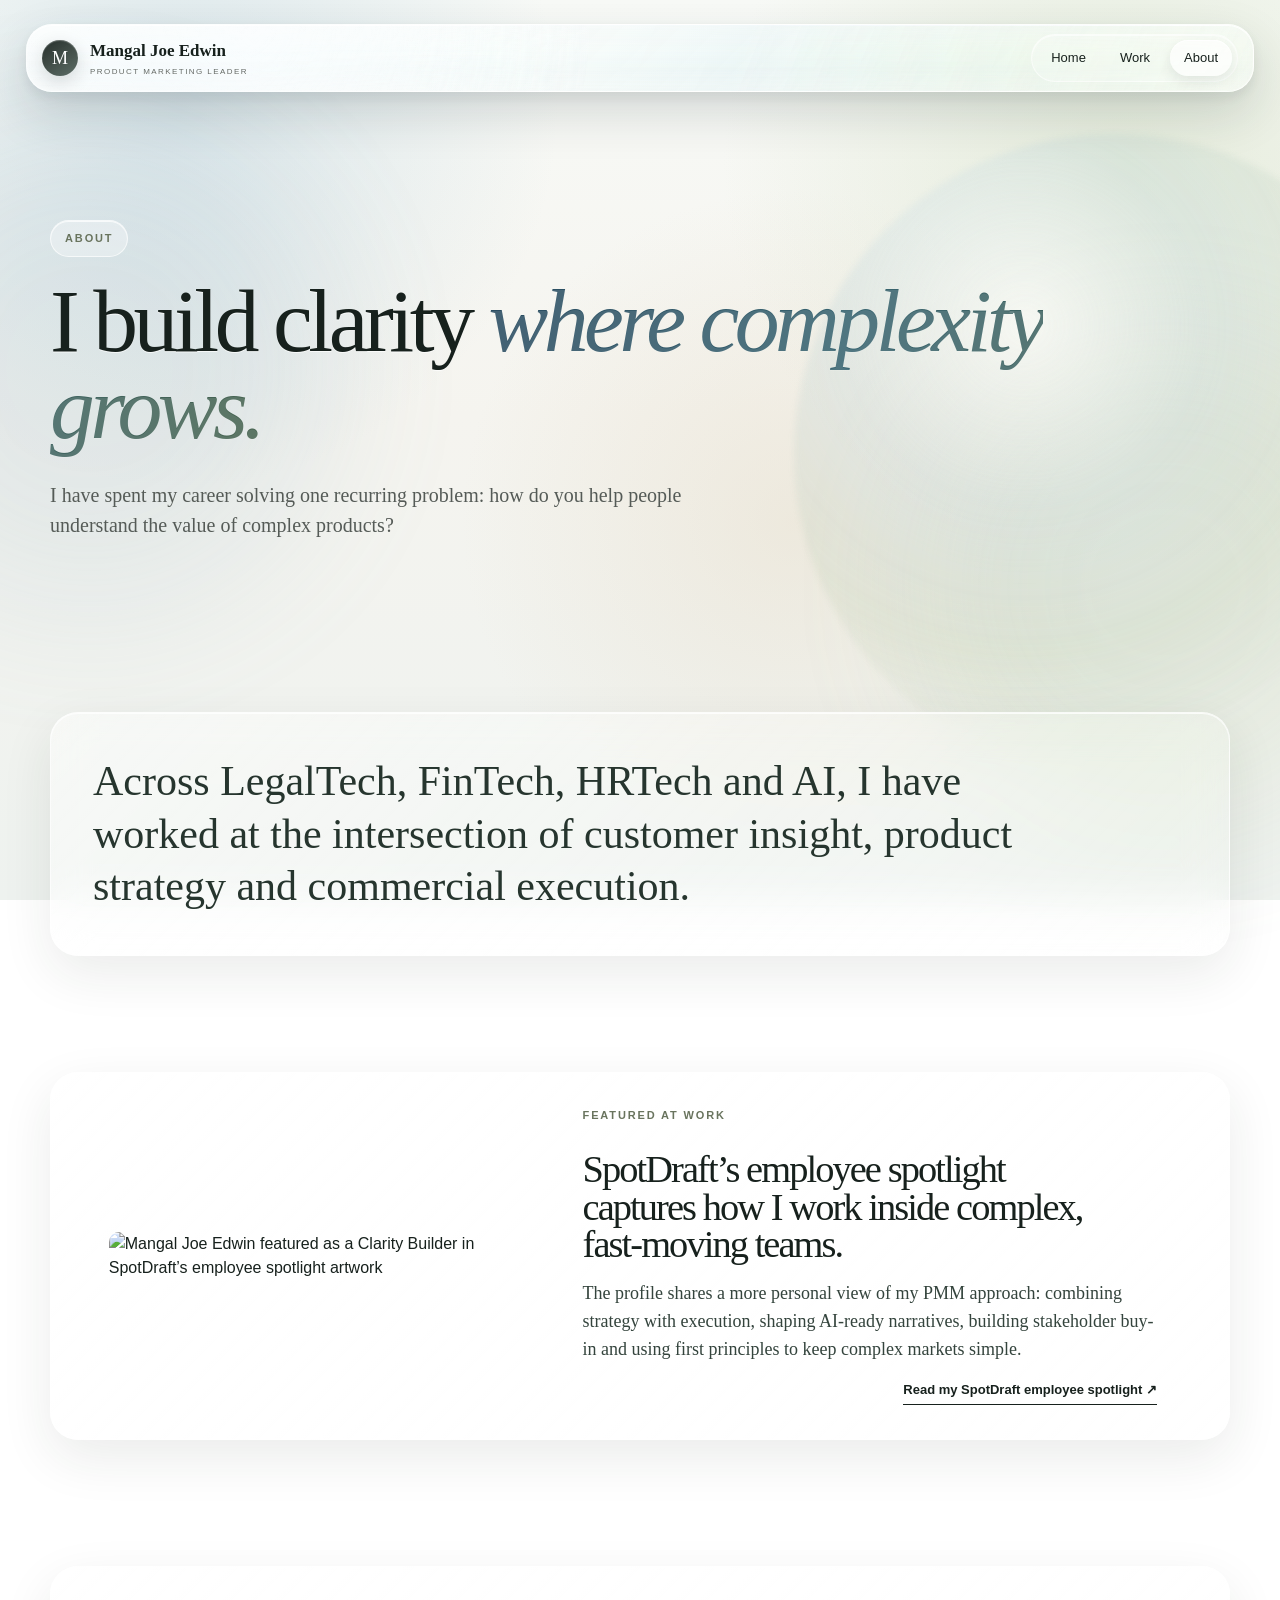
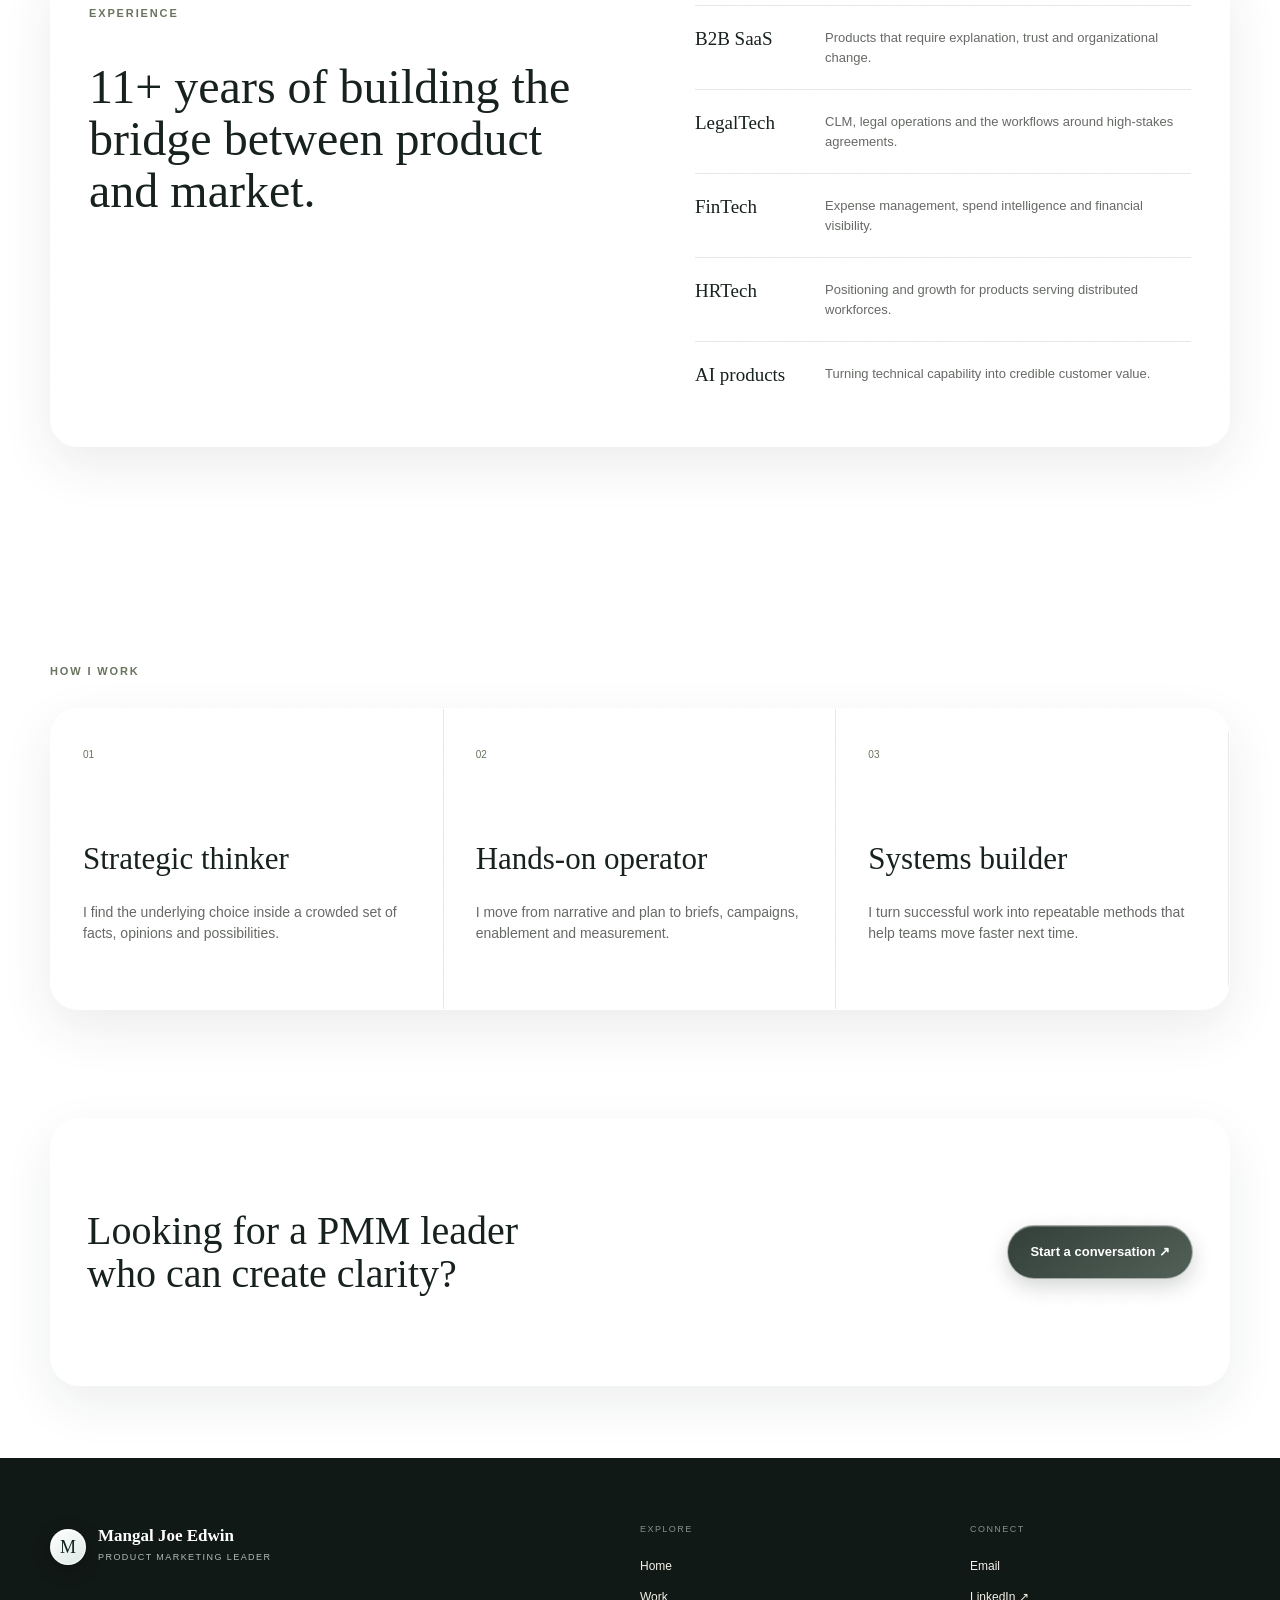
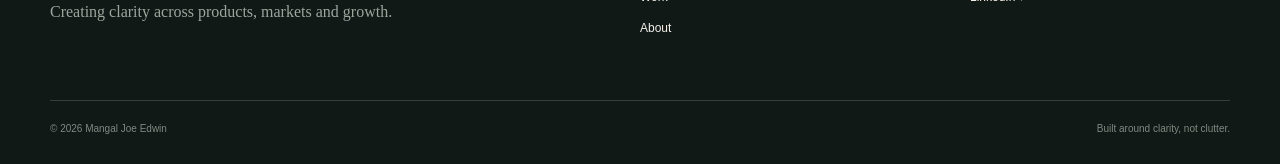
==== commit 0402b1e5: "Feature original Clarity Builder portrait on About page" ====
--- a/about.html
+++ b/about.html
@@ -1 +1,7 @@
-<!doctype html><html lang="en"><head><meta charset="utf-8"><meta name="viewport" content="width=device-width,initial-scale=1"><title>About | Mangal Joe Edwin</title><link rel="icon" href="favicon.ico" sizes="any"><link rel="icon" type="image/png" sizes="32x32" href="favicon-32x32.png"><link rel="icon" type="image/png" sizes="16x16" href="favicon-16x16.png"><link rel="stylesheet" href="assets/css/styles.css"><link rel="stylesheet" href="assets/css/about-spotlight.css?v=20260903-1"><script defer src="assets/js/components.js?v=20260903-6"></script></head><body><div data-header></div><main class="inner-page"><section class="page-hero wrap fade-up"><div class="eyebrow">ABOUT</div><h1>I build clarity <em>where complexity grows.</em></h1><p>I have spent my career solving one recurring problem: how do you help people understand the value of complex products?</p></section><section class="about-statement"><div class="wrap"><p>Across LegalTech, FinTech, HRTech and AI, I have worked at the intersection of customer insight, product strategy and commercial execution.</p></div></section><section class="spotlight-feature"><div class="wrap spotlight-card"><div><div class="section-kicker">FEATURED AT WORK</div><h2>SpotDraft’s employee spotlight captures how I work inside complex, fast-moving teams.</h2></div><p>The profile shares a more personal view of my PMM approach: combining strategy with execution, shaping AI-ready narratives, building stakeholder buy-in and using first principles to keep complex markets simple.</p><a class="text-link" href="https://www.spotdraft.com/blog/employee-spotlight-mangal-joe-edwin" target="_blank" rel="noopener">Read my SpotDraft employee spotlight ↗</a></div></section><section class="section"><div class="wrap experience-grid"><div><div class="section-kicker">EXPERIENCE</div><h2>11+ years of building the bridge between product and market.</h2></div><div class="experience-list"><div><b>B2B SaaS</b><p>Products that require explanation, trust and organizational change.</p></div><div><b>LegalTech</b><p>CLM, legal operations and the workflows around high-stakes agreements.</p></div><div><b>FinTech</b><p>Expense management, spend intelligence and financial visibility.</p></div><div><b>HRTech</b><p>Positioning and growth for products serving distributed workforces.</p></div><div><b>AI products</b><p>Turning technical capability into credible customer value.</p></div></div></div></section><section class="section about-work"><div class="wrap"><div class="section-kicker">HOW I WORK</div><div class="three-principles"><article><span>01</span><h2>Strategic thinker</h2><p>I find the underlying choice inside a crowded set of facts, opinions and possibilities.</p></article><article><span>02</span><h2>Hands-on operator</h2><p>I move from narrative and plan to briefs, campaigns, enablement and measurement.</p></article><article><span>03</span><h2>Systems builder</h2><p>I turn successful work into repeatable methods that help teams move faster next time.</p></article></div></div></section><div class="wrap closing"><p>Looking for a PMM leader<br>who can create clarity?</p><a class="button button-dark" href="contact.html">Start a conversation ↗</a></div></main><div data-footer></div></body></html>
+<!doctype html><html lang="en"><head><meta charset="utf-8"><meta name="viewport" content="width=device-width,initial-scale=1"><title>About | Mangal Joe Edwin</title><link rel="icon" href="favicon.ico" sizes="any"><link rel="icon" type="image/png" sizes="32x32" href="favicon-32x32.png"><link rel="icon" type="image/png" sizes="16x16" href="favicon-16x16.png"><link rel="stylesheet" href="assets/css/styles.css"><link rel="stylesheet" href="assets/css/about-spotlight.css?v=20260903-1"><script defer src="assets/js/components.js?v=20260903-6"></script><style>
+.about-portrait-layout{display:grid;grid-template-columns:minmax(230px,.85fr) minmax(0,1.15fr);align-items:center;gap:clamp(1.5rem,4vw,4rem)}
+.about-portrait-image{min-width:0;max-width:420px;width:100%;margin-inline:auto}
+.about-portrait-image img{display:block;width:100%;height:auto;object-fit:contain;border-radius:10px}
+.about-portrait-content{display:flex;flex-direction:column;gap:1rem;min-width:0}
+@media(max-width:760px){.about-portrait-layout{grid-template-columns:1fr}.about-portrait-image{max-width:360px}.about-portrait-content{gap:.8rem}}
+</style></head><body><div data-header></div><main class="inner-page"><section class="page-hero wrap fade-up"><div class="eyebrow">ABOUT</div><h1>I build clarity <em>where complexity grows.</em></h1><p>I have spent my career solving one recurring problem: how do you help people understand the value of complex products?</p></section><section class="about-statement"><div class="wrap"><p>Across LegalTech, FinTech, HRTech and AI, I have worked at the intersection of customer insight, product strategy and commercial execution.</p></div></section><section class="spotlight-feature"><div class="wrap spotlight-card about-portrait-layout"><div class="about-portrait-image"><img src="https://cdn.prod.website-files.com/5f2c07287a7a746048684529/69c2276b6783207937157255_Group%20634755.png" alt="Mangal Joe Edwin featured as a Clarity Builder in SpotDraft’s employee spotlight artwork" loading="eager" decoding="async"></div><div class="about-portrait-content"><div><div class="section-kicker">FEATURED AT WORK</div><h2>SpotDraft’s employee spotlight captures how I work inside complex, fast-moving teams.</h2></div><p>The profile shares a more personal view of my PMM approach: combining strategy with execution, shaping AI-ready narratives, building stakeholder buy-in and using first principles to keep complex markets simple.</p><a class="text-link" href="https://www.spotdraft.com/blog/employee-spotlight-mangal-joe-edwin" target="_blank" rel="noopener">Read my SpotDraft employee spotlight ↗</a></div></div></section><section class="section"><div class="wrap experience-grid"><div><div class="section-kicker">EXPERIENCE</div><h2>11+ years of building the bridge between product and market.</h2></div><div class="experience-list"><div><b>B2B SaaS</b><p>Products that require explanation, trust and organizational change.</p></div><div><b>LegalTech</b><p>CLM, legal operations and the workflows around high-stakes agreements.</p></div><div><b>FinTech</b><p>Expense management, spend intelligence and financial visibility.</p></div><div><b>HRTech</b><p>Positioning and growth for products serving distributed workforces.</p></div><div><b>AI products</b><p>Turning technical capability into credible customer value.</p></div></div></div></section><section class="section about-work"><div class="wrap"><div class="section-kicker">HOW I WORK</div><div class="three-principles"><article><span>01</span><h2>Strategic thinker</h2><p>I find the underlying choice inside a crowded set of facts, opinions and possibilities.</p></article><article><span>02</span><h2>Hands-on operator</h2><p>I move from narrative and plan to briefs, campaigns, enablement and measurement.</p></article><article><span>03</span><h2>Systems builder</h2><p>I turn successful work into repeatable methods that help teams move faster next time.</p></article></div></div></section><div class="wrap closing"><p>Looking for a PMM leader<br>who can create clarity?</p><a class="button button-dark" href="mailto:mangal.joe.edwin@gmail.com">Start a conversation ↗</a></div></main><div data-footer></div></body></html>
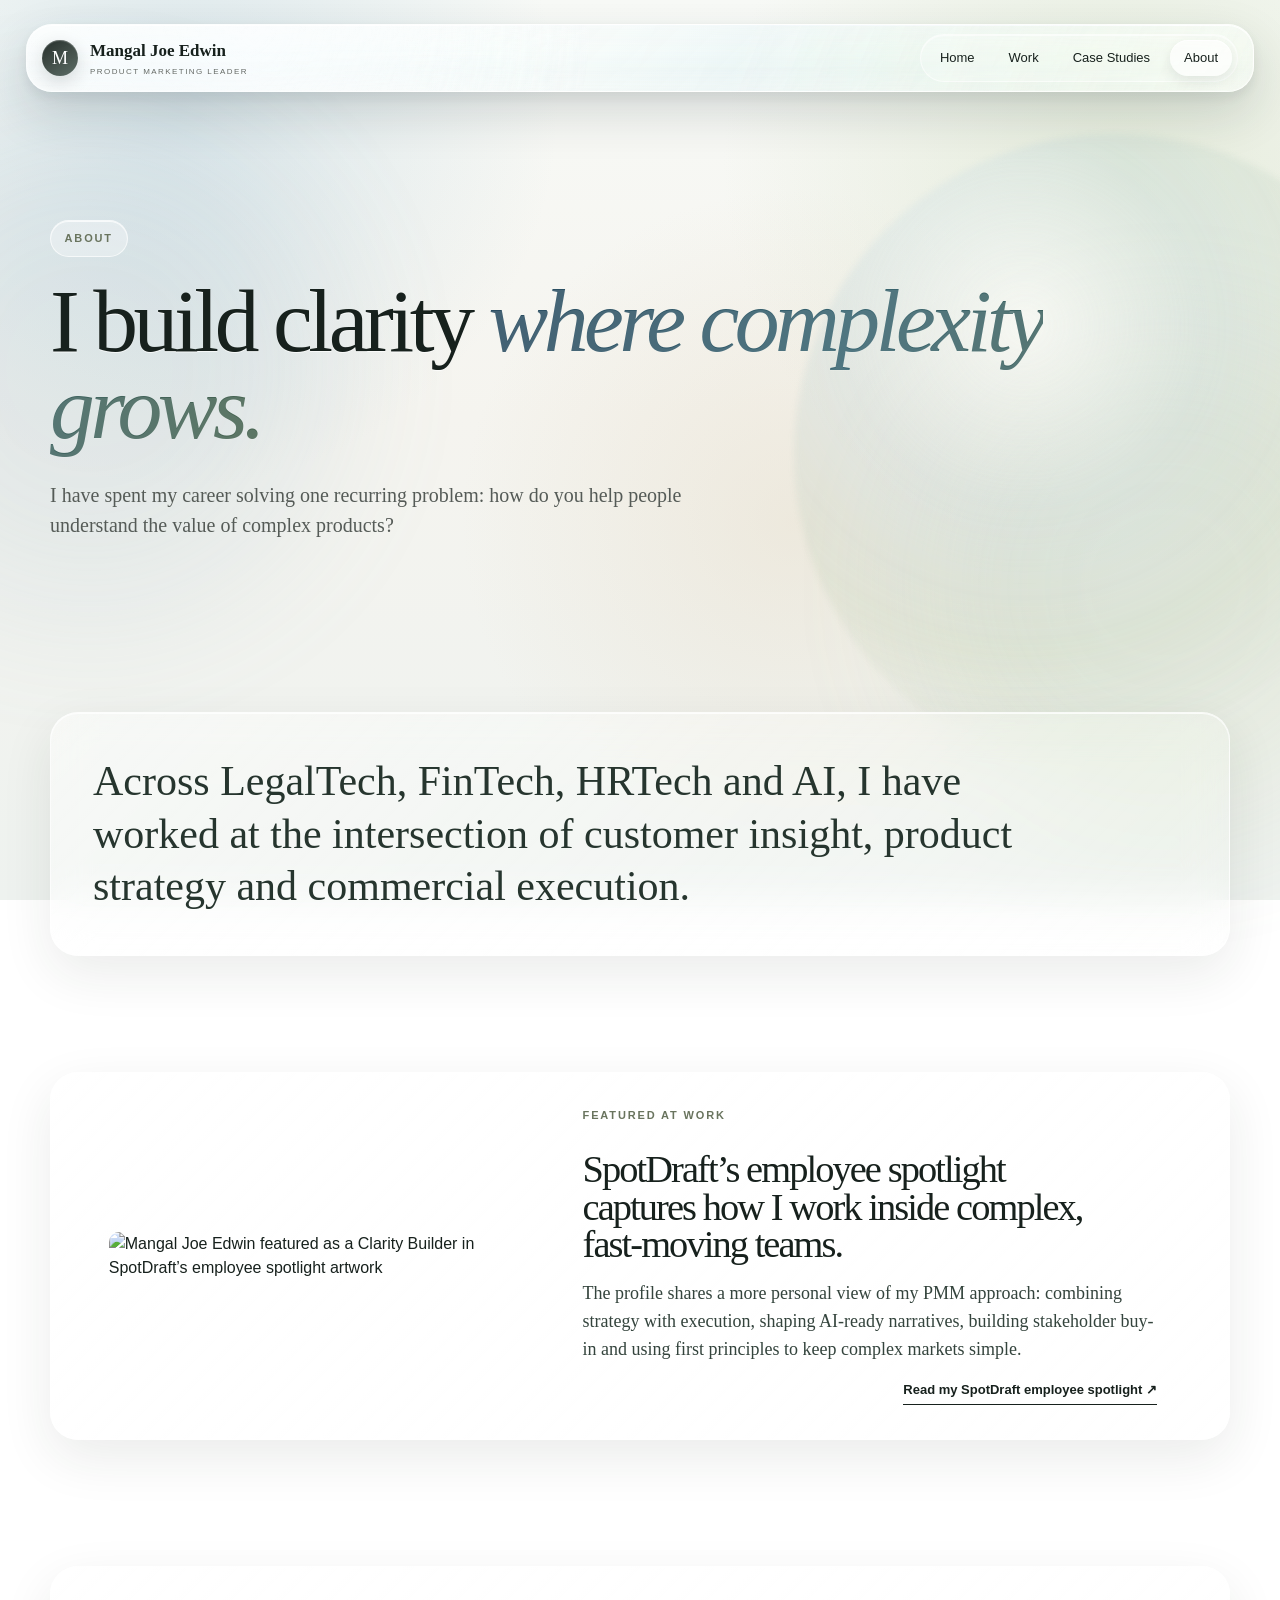
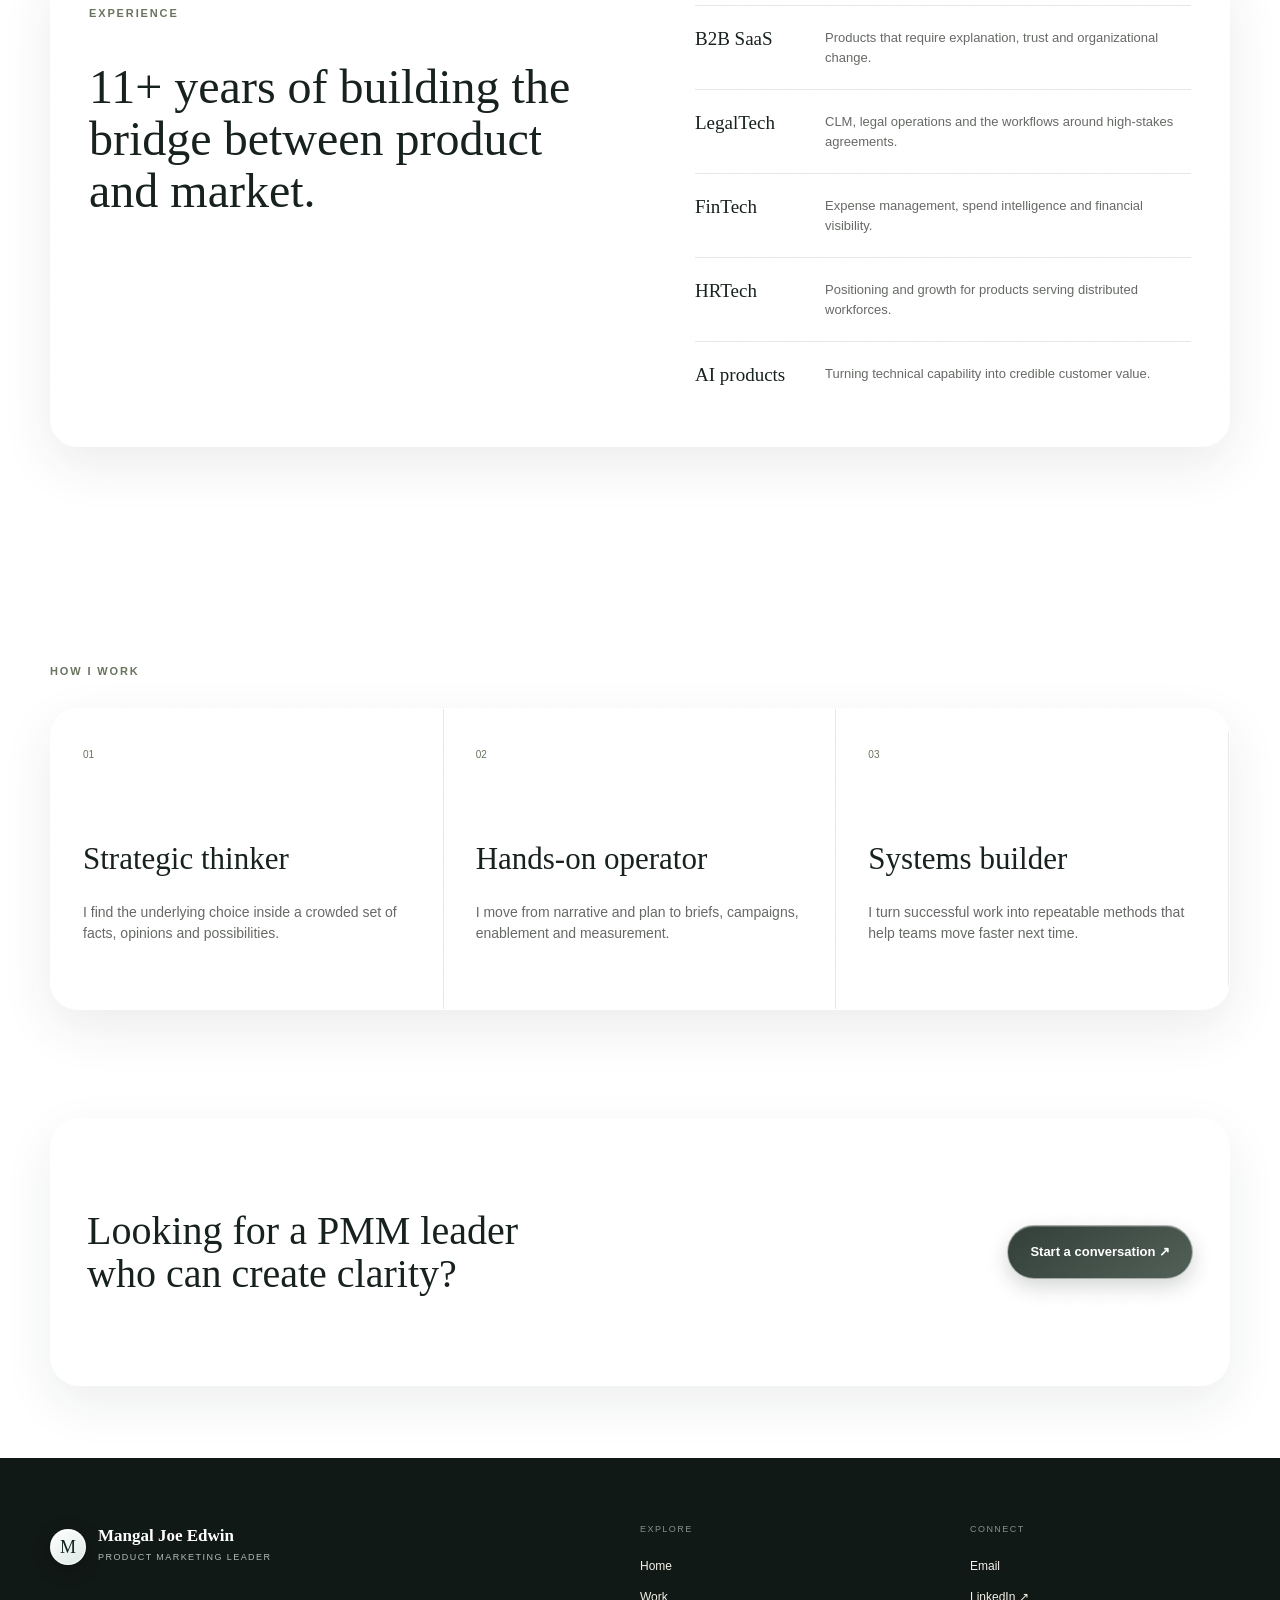
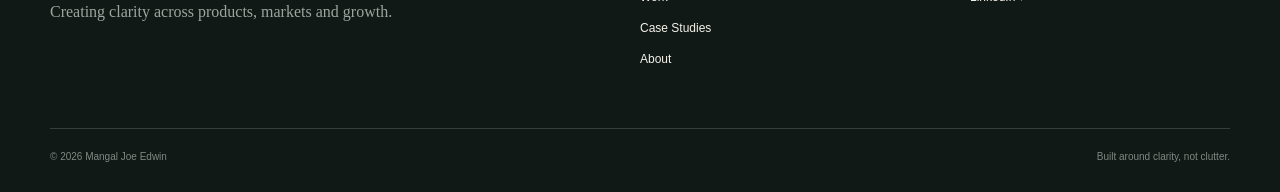
==== commit 4b76b165: "Move detailed work into case studies page" ====
--- a/about.html
+++ b/about.html
@@ -1,4 +1,4 @@
-<!doctype html><html lang="en"><head><meta charset="utf-8"><meta name="viewport" content="width=device-width,initial-scale=1"><title>About | Mangal Joe Edwin</title><link rel="icon" href="favicon.ico" sizes="any"><link rel="icon" type="image/png" sizes="32x32" href="favicon-32x32.png"><link rel="icon" type="image/png" sizes="16x16" href="favicon-16x16.png"><link rel="stylesheet" href="assets/css/styles.css"><link rel="stylesheet" href="assets/css/about-spotlight.css?v=20260903-1"><script defer src="assets/js/components.js?v=20260903-6"></script><style>
+<!doctype html><html lang="en"><head><meta charset="utf-8"><meta name="viewport" content="width=device-width,initial-scale=1"><title>About | Mangal Joe Edwin</title><link rel="icon" href="favicon.ico" sizes="any"><link rel="icon" type="image/png" sizes="32x32" href="favicon-32x32.png"><link rel="icon" type="image/png" sizes="16x16" href="favicon-16x16.png"><link rel="stylesheet" href="assets/css/styles.css"><link rel="stylesheet" href="assets/css/about-spotlight.css?v=20260903-1"><script defer src="assets/js/components.js?v=20261119-1"></script><style>
 .about-portrait-layout{display:grid;grid-template-columns:minmax(230px,.85fr) minmax(0,1.15fr);align-items:center;gap:clamp(1.5rem,4vw,4rem)}
 .about-portrait-image{min-width:0;max-width:420px;width:100%;margin-inline:auto}
 .about-portrait-image img{display:block;width:100%;height:auto;object-fit:contain;border-radius:10px}
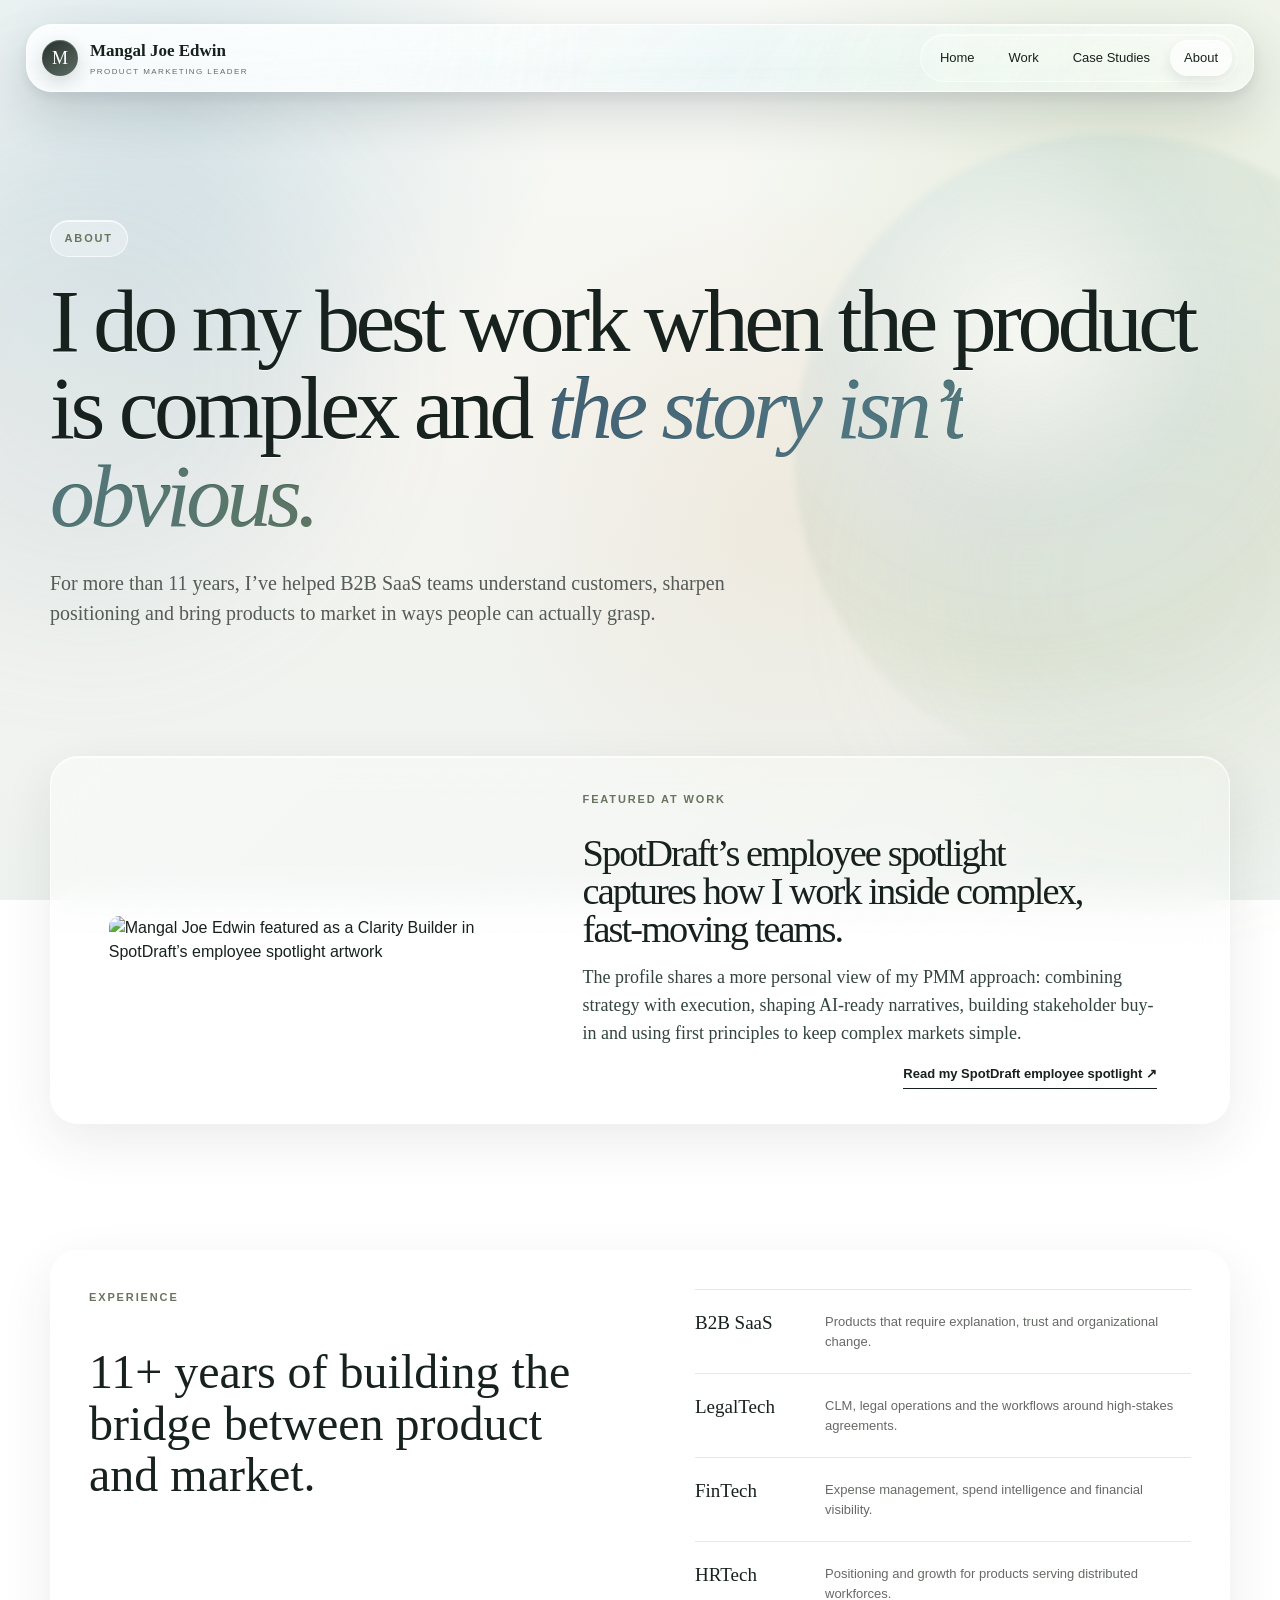
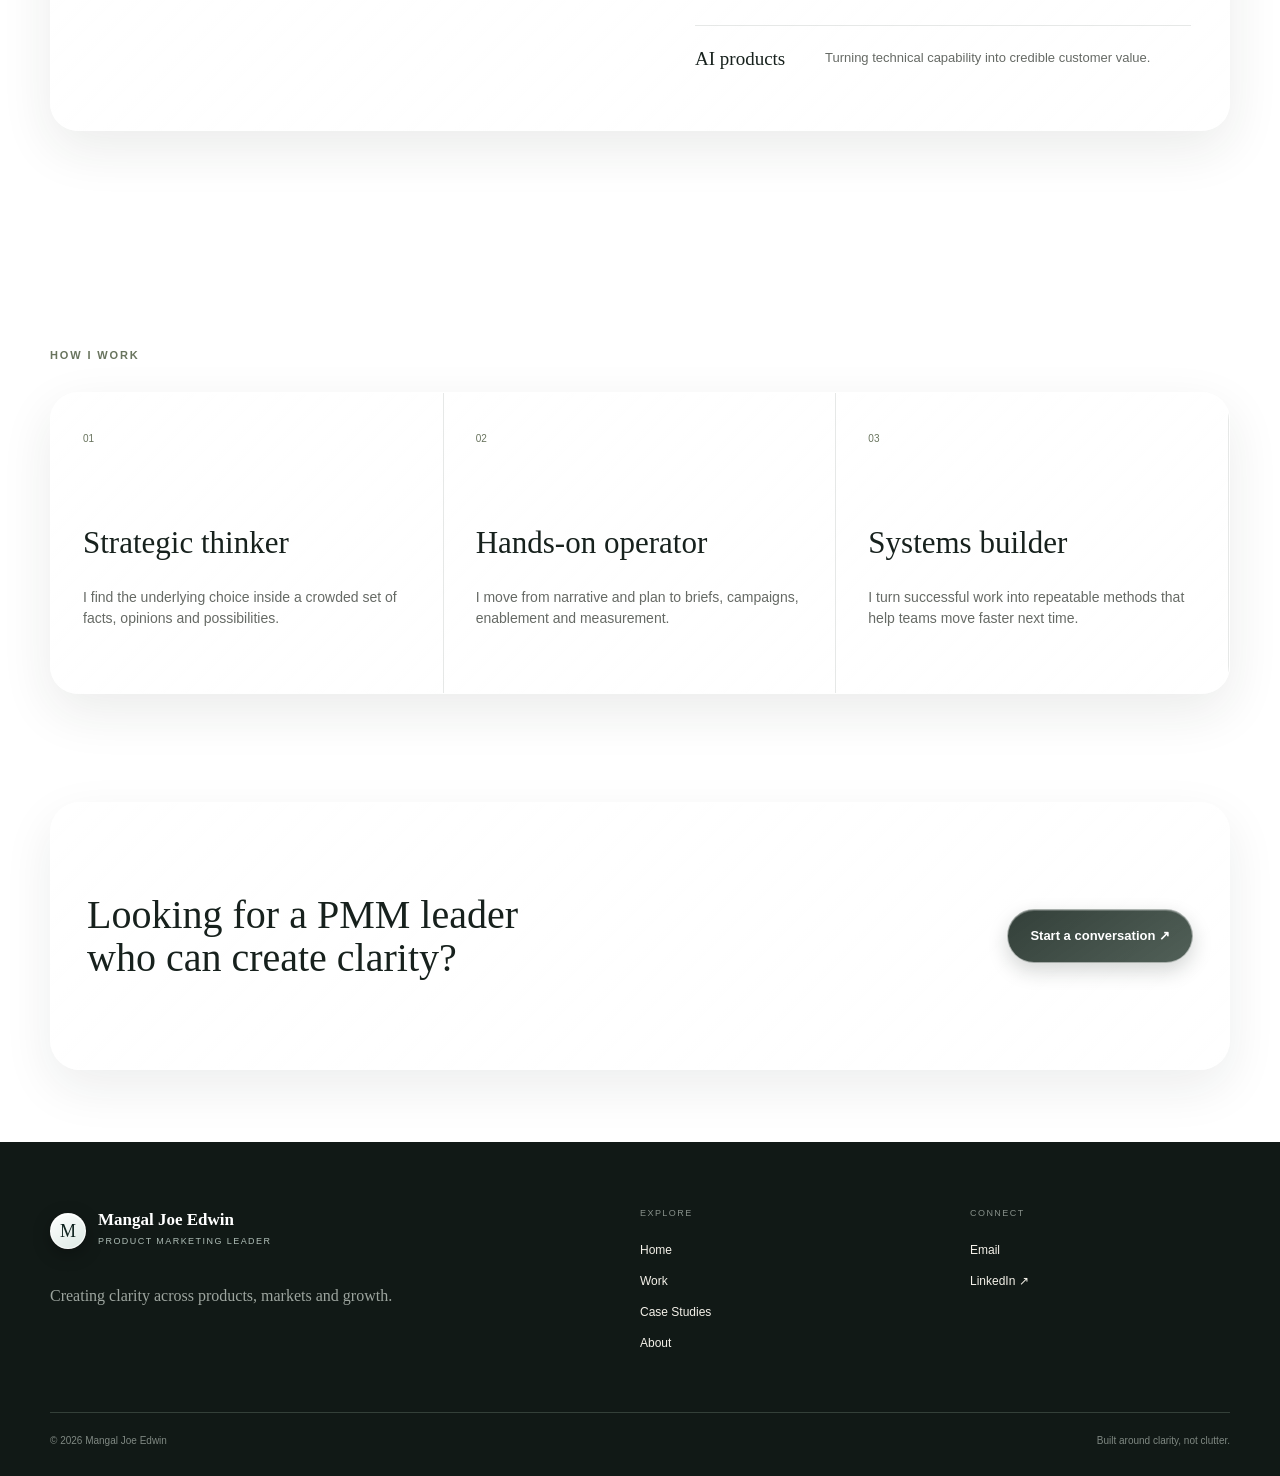
==== commit 2c6b1afa: "Refine portfolio copy and add work shortcuts" ====
--- a/about.html
+++ b/about.html
@@ -4,4 +4,4 @@
 .about-portrait-image img{display:block;width:100%;height:auto;object-fit:contain;border-radius:10px}
 .about-portrait-content{display:flex;flex-direction:column;gap:1rem;min-width:0}
 @media(max-width:760px){.about-portrait-layout{grid-template-columns:1fr}.about-portrait-image{max-width:360px}.about-portrait-content{gap:.8rem}}
-</style></head><body><div data-header></div><main class="inner-page"><section class="page-hero wrap fade-up"><div class="eyebrow">ABOUT</div><h1>I build clarity <em>where complexity grows.</em></h1><p>I have spent my career solving one recurring problem: how do you help people understand the value of complex products?</p></section><section class="about-statement"><div class="wrap"><p>Across LegalTech, FinTech, HRTech and AI, I have worked at the intersection of customer insight, product strategy and commercial execution.</p></div></section><section class="spotlight-feature"><div class="wrap spotlight-card about-portrait-layout"><div class="about-portrait-image"><img src="https://cdn.prod.website-files.com/5f2c07287a7a746048684529/69c2276b6783207937157255_Group%20634755.png" alt="Mangal Joe Edwin featured as a Clarity Builder in SpotDraft’s employee spotlight artwork" loading="eager" decoding="async"></div><div class="about-portrait-content"><div><div class="section-kicker">FEATURED AT WORK</div><h2>SpotDraft’s employee spotlight captures how I work inside complex, fast-moving teams.</h2></div><p>The profile shares a more personal view of my PMM approach: combining strategy with execution, shaping AI-ready narratives, building stakeholder buy-in and using first principles to keep complex markets simple.</p><a class="text-link" href="https://www.spotdraft.com/blog/employee-spotlight-mangal-joe-edwin" target="_blank" rel="noopener">Read my SpotDraft employee spotlight ↗</a></div></div></section><section class="section"><div class="wrap experience-grid"><div><div class="section-kicker">EXPERIENCE</div><h2>11+ years of building the bridge between product and market.</h2></div><div class="experience-list"><div><b>B2B SaaS</b><p>Products that require explanation, trust and organizational change.</p></div><div><b>LegalTech</b><p>CLM, legal operations and the workflows around high-stakes agreements.</p></div><div><b>FinTech</b><p>Expense management, spend intelligence and financial visibility.</p></div><div><b>HRTech</b><p>Positioning and growth for products serving distributed workforces.</p></div><div><b>AI products</b><p>Turning technical capability into credible customer value.</p></div></div></div></section><section class="section about-work"><div class="wrap"><div class="section-kicker">HOW I WORK</div><div class="three-principles"><article><span>01</span><h2>Strategic thinker</h2><p>I find the underlying choice inside a crowded set of facts, opinions and possibilities.</p></article><article><span>02</span><h2>Hands-on operator</h2><p>I move from narrative and plan to briefs, campaigns, enablement and measurement.</p></article><article><span>03</span><h2>Systems builder</h2><p>I turn successful work into repeatable methods that help teams move faster next time.</p></article></div></div></section><div class="wrap closing"><p>Looking for a PMM leader<br>who can create clarity?</p><a class="button button-dark" href="mailto:mangal.joe.edwin@gmail.com">Start a conversation ↗</a></div></main><div data-footer></div></body></html>
+</style></head><body><div data-header></div><main class="inner-page"><section class="page-hero wrap fade-up"><div class="eyebrow">ABOUT</div><h1>I do my best work when the product is complex and <em>the story isn’t obvious.</em></h1><p>For more than 11 years, I’ve helped B2B SaaS teams understand customers, sharpen positioning and bring products to market in ways people can actually grasp.</p></section><section class="spotlight-feature"><div class="wrap spotlight-card about-portrait-layout"><div class="about-portrait-image"><img src="https://cdn.prod.website-files.com/5f2c07287a7a746048684529/69c2276b6783207937157255_Group%20634755.png" alt="Mangal Joe Edwin featured as a Clarity Builder in SpotDraft’s employee spotlight artwork" loading="eager" decoding="async"></div><div class="about-portrait-content"><div><div class="section-kicker">FEATURED AT WORK</div><h2>SpotDraft’s employee spotlight captures how I work inside complex, fast-moving teams.</h2></div><p>The profile shares a more personal view of my PMM approach: combining strategy with execution, shaping AI-ready narratives, building stakeholder buy-in and using first principles to keep complex markets simple.</p><a class="text-link" href="https://www.spotdraft.com/blog/employee-spotlight-mangal-joe-edwin" target="_blank" rel="noopener">Read my SpotDraft employee spotlight ↗</a></div></div></section><section class="section"><div class="wrap experience-grid"><div><div class="section-kicker">EXPERIENCE</div><h2>11+ years of building the bridge between product and market.</h2></div><div class="experience-list"><div><b>B2B SaaS</b><p>Products that require explanation, trust and organizational change.</p></div><div><b>LegalTech</b><p>CLM, legal operations and the workflows around high-stakes agreements.</p></div><div><b>FinTech</b><p>Expense management, spend intelligence and financial visibility.</p></div><div><b>HRTech</b><p>Positioning and growth for products serving distributed workforces.</p></div><div><b>AI products</b><p>Turning technical capability into credible customer value.</p></div></div></div></section><section class="section about-work"><div class="wrap"><div class="section-kicker">HOW I WORK</div><div class="three-principles"><article><span>01</span><h2>Strategic thinker</h2><p>I find the underlying choice inside a crowded set of facts, opinions and possibilities.</p></article><article><span>02</span><h2>Hands-on operator</h2><p>I move from narrative and plan to briefs, campaigns, enablement and measurement.</p></article><article><span>03</span><h2>Systems builder</h2><p>I turn successful work into repeatable methods that help teams move faster next time.</p></article></div></div></section><div class="wrap closing"><p>Looking for a PMM leader<br>who can create clarity?</p><a class="button button-dark" href="mailto:mangal.joe.edwin@gmail.com">Start a conversation ↗</a></div></main><div data-footer></div></body></html>
